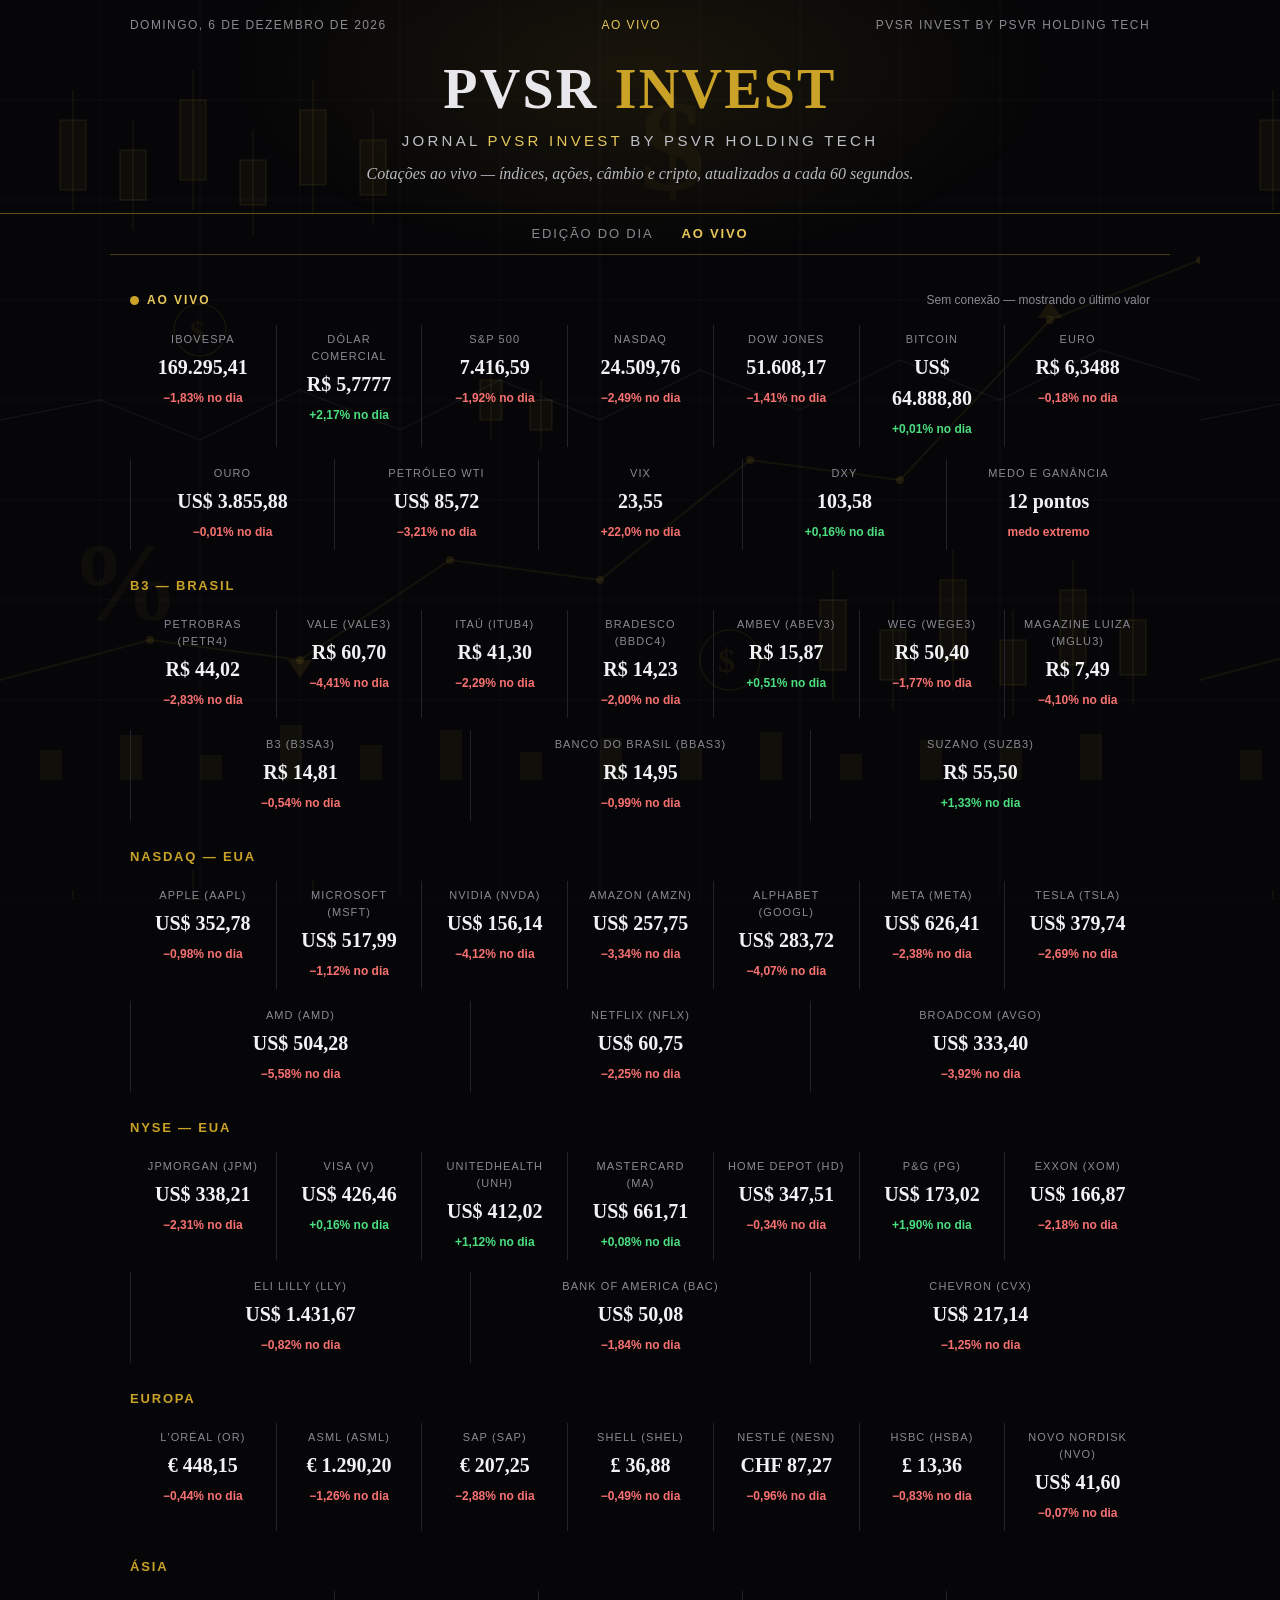
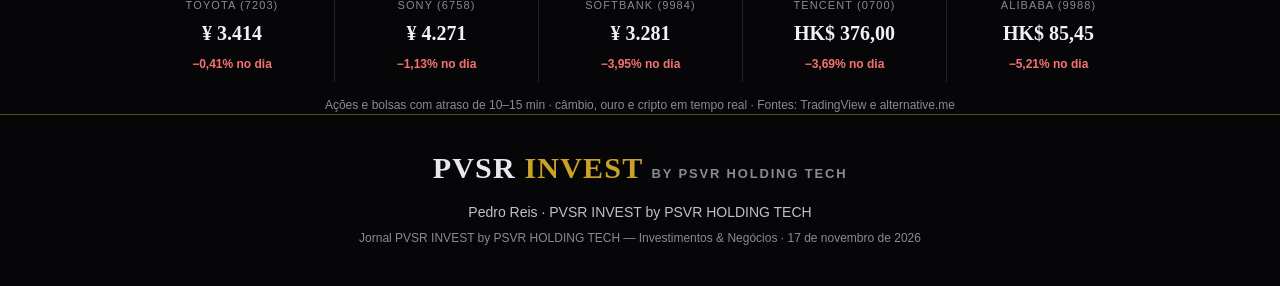
==== ao-vivo.html @ b58c9e09 "Jornal v2.6: substituir index.html, app.js e style.css; adicionar ao-vivo.html" ====
<!DOCTYPE html>
<html lang="pt-BR">
<head>
<meta charset="UTF-8">
<meta name="viewport" content="width=device-width, initial-scale=1.0">
<title>Ao vivo — Jornal PVSR INVEST by PSVR HOLDING TECH</title>
<meta name="description" content="Cotações ao vivo do Jornal PVSR INVEST: Ibovespa, dólar, bolsas americanas, ações da B3, Nasdaq, NYSE, Europa e Ásia, Bitcoin, ouro e petróleo. Conteúdo informativo e educacional.">
<link rel="stylesheet" href="style.css">
</head>
<body>

<header class="masthead">
  <div class="masthead-top">
    <span id="masthead-date">Terça-feira, 17 de novembro de 2026</span>
    <span class="masthead-ed">Ao vivo</span>
    <span>PVSR INVEST by PSVR HOLDING TECH</span>
  </div>
  <div class="masthead-title">
    <div class="monogram"><span class="mono-pvsr">PVSR</span> <span class="mono-invest">INVEST</span></div>
    <div class="masthead-sub">Jornal <span class="gold">PVSR INVEST</span> by PSVR HOLDING TECH</div>
    <div class="masthead-tag">Cotações ao vivo — índices, ações, câmbio e cripto, atualizados a cada 60 segundos.</div>
  </div>
</header>

<nav class="sitenav" aria-label="Navegação do jornal">
  <a href="index.html">Edição do dia</a>
  <a href="ao-vivo.html" class="active">Ao vivo</a>
</nav>

<section class="live" aria-label="Painel ao vivo">
  <div class="live-head">
    <span class="live-badge"><span class="live-dot"></span> AO VIVO</span>
    <span class="live-updated" id="live-updated">Fechamento de 16/11/2026 (edição nº 09)</span>
  </div>
  <div class="ticker-strip live-strip">
    <div class="tick"><span class="tick-name">Ibovespa</span><span class="tick-val" id="live-ibov">169.295,41</span><span class="tick-var down" id="live-ibov-var">−1,83% no dia</span></div>
    <div class="tick"><span class="tick-name">Dólar comercial</span><span class="tick-val" id="live-usd">R$ 5,7777</span><span class="tick-var up" id="live-usd-var">+2,17% no dia</span></div>
    <div class="tick"><span class="tick-name">S&amp;P 500</span><span class="tick-val" id="live-spx">7.416,59</span><span class="tick-var down" id="live-spx-var">−1,92% no dia</span></div>
    <div class="tick"><span class="tick-name">Nasdaq</span><span class="tick-val" id="live-ixic">24.509,76</span><span class="tick-var down" id="live-ixic-var">−2,49% no dia</span></div>
    <div class="tick"><span class="tick-name">Dow Jones</span><span class="tick-val" id="live-dji">51.608,17</span><span class="tick-var down" id="live-dji-var">−1,41% no dia</span></div>
    <div class="tick"><span class="tick-name">Bitcoin</span><span class="tick-val" id="live-btc">US$ 64.888,80</span><span class="tick-var up" id="live-btc-var">+0,01% no dia</span></div>
    <div class="tick"><span class="tick-name">Euro</span><span class="tick-val" id="live-eur">R$ 6,3488</span><span class="tick-var down" id="live-eur-var">−0,18% no dia</span></div>
    <div class="tick"><span class="tick-name">Ouro</span><span class="tick-val" id="live-gold">US$ 3.855,88</span><span class="tick-var down" id="live-gold-var">−0,01% no dia</span></div>
    <div class="tick"><span class="tick-name">Petróleo WTI</span><span class="tick-val" id="live-wti">US$ 85,72</span><span class="tick-var down" id="live-wti-var">−3,21% no dia</span></div>
    <div class="tick"><span class="tick-name">VIX</span><span class="tick-val" id="live-vix">23,55</span><span class="tick-var down" id="live-vix-var">+22,0% no dia</span></div>
    <div class="tick"><span class="tick-name">DXY</span><span class="tick-val" id="live-dxy">103,58</span><span class="tick-var up" id="live-dxy-var">+0,16% no dia</span></div>
    <div class="tick"><span class="tick-name">Medo e ganância</span><span class="tick-val" id="live-fng">12 pontos</span><span class="tick-var down" id="live-fng-var">medo extremo</span></div>
  </div>
  <h3 class="live-group">B3 — Brasil</h3>
  <div class="ticker-strip live-strip">
    <div class="tick"><span class="tick-name">Petrobras (PETR4)</span><span class="tick-val" id="live-petr4">R$ 44,02</span><span class="tick-var down" id="live-petr4-var">−2,83% no dia</span></div>
    <div class="tick"><span class="tick-name">Vale (VALE3)</span><span class="tick-val" id="live-vale3">R$ 60,70</span><span class="tick-var down" id="live-vale3-var">−4,41% no dia</span></div>
    <div class="tick"><span class="tick-name">Itaú (ITUB4)</span><span class="tick-val" id="live-itub4">R$ 41,30</span><span class="tick-var down" id="live-itub4-var">−2,29% no dia</span></div>
    <div class="tick"><span class="tick-name">Bradesco (BBDC4)</span><span class="tick-val" id="live-bbdc4">R$ 14,23</span><span class="tick-var down" id="live-bbdc4-var">−2,00% no dia</span></div>
    <div class="tick"><span class="tick-name">Ambev (ABEV3)</span><span class="tick-val" id="live-abev3">R$ 15,87</span><span class="tick-var up" id="live-abev3-var">+0,51% no dia</span></div>
    <div class="tick"><span class="tick-name">Weg (WEGE3)</span><span class="tick-val" id="live-wege3">R$ 50,40</span><span class="tick-var down" id="live-wege3-var">−1,77% no dia</span></div>
    <div class="tick"><span class="tick-name">Magazine Luiza (MGLU3)</span><span class="tick-val" id="live-mglu3">R$ 7,49</span><span class="tick-var down" id="live-mglu3-var">−4,10% no dia</span></div>
    <div class="tick"><span class="tick-name">B3 (B3SA3)</span><span class="tick-val" id="live-b3sa3">R$ 14,81</span><span class="tick-var down" id="live-b3sa3-var">−0,54% no dia</span></div>
    <div class="tick"><span class="tick-name">Banco do Brasil (BBAS3)</span><span class="tick-val" id="live-bbas3">R$ 14,95</span><span class="tick-var down" id="live-bbas3-var">−0,99% no dia</span></div>
    <div class="tick"><span class="tick-name">Suzano (SUZB3)</span><span class="tick-val" id="live-suzb3">R$ 55,50</span><span class="tick-var up" id="live-suzb3-var">+1,33% no dia</span></div>
  </div>
  <h3 class="live-group">Nasdaq — EUA</h3>
  <div class="ticker-strip live-strip">
    <div class="tick"><span class="tick-name">Apple (AAPL)</span><span class="tick-val" id="live-aapl">US$ 352,78</span><span class="tick-var down" id="live-aapl-var">−0,98% no dia</span></div>
    <div class="tick"><span class="tick-name">Microsoft (MSFT)</span><span class="tick-val" id="live-msft">US$ 517,99</span><span class="tick-var down" id="live-msft-var">−1,12% no dia</span></div>
    <div class="tick"><span class="tick-name">Nvidia (NVDA)</span><span class="tick-val" id="live-nvda">US$ 156,14</span><span class="tick-var down" id="live-nvda-var">−4,12% no dia</span></div>
    <div class="tick"><span class="tick-name">Amazon (AMZN)</span><span class="tick-val" id="live-amzn">US$ 257,75</span><span class="tick-var down" id="live-amzn-var">−3,34% no dia</span></div>
    <div class="tick"><span class="tick-name">Alphabet (GOOGL)</span><span class="tick-val" id="live-googl">US$ 283,72</span><span class="tick-var down" id="live-googl-var">−4,07% no dia</span></div>
    <div class="tick"><span class="tick-name">Meta (META)</span><span class="tick-val" id="live-meta">US$ 626,41</span><span class="tick-var down" id="live-meta-var">−2,38% no dia</span></div>
    <div class="tick"><span class="tick-name">Tesla (TSLA)</span><span class="tick-val" id="live-tsla">US$ 379,74</span><span class="tick-var down" id="live-tsla-var">−2,69% no dia</span></div>
    <div class="tick"><span class="tick-name">AMD (AMD)</span><span class="tick-val" id="live-amd">US$ 504,28</span><span class="tick-var down" id="live-amd-var">−5,58% no dia</span></div>
    <div class="tick"><span class="tick-name">Netflix (NFLX)</span><span class="tick-val" id="live-nflx">US$ 60,75</span><span class="tick-var down" id="live-nflx-var">−2,25% no dia</span></div>
    <div class="tick"><span class="tick-name">Broadcom (AVGO)</span><span class="tick-val" id="live-avgo">US$ 333,40</span><span class="tick-var down" id="live-avgo-var">−3,92% no dia</span></div>
  </div>
  <h3 class="live-group">NYSE — EUA</h3>
  <div class="ticker-strip live-strip">
    <div class="tick"><span class="tick-name">JPMorgan (JPM)</span><span class="tick-val" id="live-jpm">US$ 338,21</span><span class="tick-var down" id="live-jpm-var">−2,31% no dia</span></div>
    <div class="tick"><span class="tick-name">Visa (V)</span><span class="tick-val" id="live-v">US$ 426,46</span><span class="tick-var up" id="live-v-var">+0,16% no dia</span></div>
    <div class="tick"><span class="tick-name">UnitedHealth (UNH)</span><span class="tick-val" id="live-unh">US$ 412,02</span><span class="tick-var up" id="live-unh-var">+1,12% no dia</span></div>
    <div class="tick"><span class="tick-name">Mastercard (MA)</span><span class="tick-val" id="live-ma">US$ 661,71</span><span class="tick-var up" id="live-ma-var">+0,08% no dia</span></div>
    <div class="tick"><span class="tick-name">Home Depot (HD)</span><span class="tick-val" id="live-hd">US$ 347,51</span><span class="tick-var down" id="live-hd-var">−0,34% no dia</span></div>
    <div class="tick"><span class="tick-name">P&amp;G (PG)</span><span class="tick-val" id="live-pg">US$ 173,02</span><span class="tick-var up" id="live-pg-var">+1,90% no dia</span></div>
    <div class="tick"><span class="tick-name">Exxon (XOM)</span><span class="tick-val" id="live-xom">US$ 166,87</span><span class="tick-var down" id="live-xom-var">−2,18% no dia</span></div>
    <div class="tick"><span class="tick-name">Eli Lilly (LLY)</span><span class="tick-val" id="live-lly">US$ 1.431,67</span><span class="tick-var down" id="live-lly-var">−0,82% no dia</span></div>
    <div class="tick"><span class="tick-name">Bank of America (BAC)</span><span class="tick-val" id="live-bac">US$ 50,08</span><span class="tick-var down" id="live-bac-var">−1,84% no dia</span></div>
    <div class="tick"><span class="tick-name">Chevron (CVX)</span><span class="tick-val" id="live-cvx">US$ 217,14</span><span class="tick-var down" id="live-cvx-var">−1,25% no dia</span></div>
  </div>
  <h3 class="live-group">Europa</h3>
  <div class="ticker-strip live-strip">
    <div class="tick"><span class="tick-name">L'Oréal (OR)</span><span class="tick-val" id="live-or">€ 448,15</span><span class="tick-var down" id="live-or-var">−0,44% no dia</span></div>
    <div class="tick"><span class="tick-name">ASML (ASML)</span><span class="tick-val" id="live-asml">€ 1.290,20</span><span class="tick-var down" id="live-asml-var">−1,26% no dia</span></div>
    <div class="tick"><span class="tick-name">SAP (SAP)</span><span class="tick-val" id="live-sap">€ 207,25</span><span class="tick-var down" id="live-sap-var">−2,88% no dia</span></div>
    <div class="tick"><span class="tick-name">Shell (SHEL)</span><span class="tick-val" id="live-shel">£ 36,88</span><span class="tick-var down" id="live-shel-var">−0,49% no dia</span></div>
    <div class="tick"><span class="tick-name">Nestlé (NESN)</span><span class="tick-val" id="live-nesn">CHF 87,27</span><span class="tick-var down" id="live-nesn-var">−0,96% no dia</span></div>
    <div class="tick"><span class="tick-name">HSBC (HSBA)</span><span class="tick-val" id="live-hsba">£ 13,36</span><span class="tick-var down" id="live-hsba-var">−0,83% no dia</span></div>
    <div class="tick"><span class="tick-name">Novo Nordisk (NVO)</span><span class="tick-val" id="live-nvo">US$ 41,60</span><span class="tick-var down" id="live-nvo-var">−0,07% no dia</span></div>
  </div>
  <h3 class="live-group">Ásia</h3>
  <div class="ticker-strip live-strip">
    <div class="tick"><span class="tick-name">Toyota (7203)</span><span class="tick-val" id="live-toyota">¥ 3.414</span><span class="tick-var down" id="live-toyota-var">−0,41% no dia</span></div>
    <div class="tick"><span class="tick-name">Sony (6758)</span><span class="tick-val" id="live-sony">¥ 4.271</span><span class="tick-var down" id="live-sony-var">−1,13% no dia</span></div>
    <div class="tick"><span class="tick-name">SoftBank (9984)</span><span class="tick-val" id="live-softbank">¥ 3.281</span><span class="tick-var down" id="live-softbank-var">−3,95% no dia</span></div>
    <div class="tick"><span class="tick-name">Tencent (0700)</span><span class="tick-val" id="live-tencent">HK$ 376,00</span><span class="tick-var down" id="live-tencent-var">−3,69% no dia</span></div>
    <div class="tick"><span class="tick-name">Alibaba (9988)</span><span class="tick-val" id="live-baba">HK$ 85,45</span><span class="tick-var down" id="live-baba-var">−5,21% no dia</span></div>
  </div>
  <div class="live-note">Ações e bolsas com atraso de 10–15 min · câmbio, ouro e cripto em tempo real · Fontes: TradingView e alternative.me</div>
</section>

<footer>
  <div class="footer-mono"><span class="mono-pvsr">PVSR</span> <span class="mono-invest">INVEST</span> <span class="footer-by">by PSVR Holding Tech</span></div>
  <div class="footer-credit">Pedro Reis · PVSR INVEST by PSVR HOLDING TECH</div>
  <div class="footer-note">Jornal PVSR INVEST by PSVR HOLDING TECH — Investimentos &amp; Negócios · 17 de novembro de 2026</div>
</footer>

<script src="app.js"></script>
</body>
</html>
---- style.css ----
/* Jornal PVSR INVEST by PVSR HOLDING TECH — v2: limpo, com desenhos de investimento no fundo */
:root{
  --bg:#060608;
  --line:#232329;
  --hairline:#1c1c22;
  --silver:#c0c0c8;
  --silver-dim:#8a8a94;
  --gold:#c9a227;
  --gold-bright:#e8c85a;
  --gold-faint:rgba(201,162,39,.45);
  --text:#f2f2f4;
  --text-dim:#b9b9c0;
  --green:#4ade80;
  --red:#f87171;
}
*{box-sizing:border-box}
html{scroll-behavior:smooth}
body{
  margin:0;
  background:var(--bg);
  color:var(--text);
  font-family:Georgia,'Times New Roman',serif;
  line-height:1.55;
  overflow-x:hidden;
}
/* Fundo de investimento: grade de gráfico + candlesticks + linha subindo, bem apagado */
body::before{
  content:"";
  position:fixed;
  inset:0;
  z-index:0;
  pointer-events:none;
  background-image:url("data:image/svg+xml,%3Csvg xmlns='http://www.w3.org/2000/svg' width='1200' height='800' viewBox='0 0 1200 800'%3E%3Cg stroke='%238a8a94' stroke-opacity='0.05' stroke-width='1'%3E%3Cpath d='M0 100H1200M0 200H1200M0 300H1200M0 400H1200M0 500H1200M0 600H1200M0 700H1200M100 0V800M200 0V800M300 0V800M400 0V800M500 0V800M600 0V800M700 0V800M800 0V800M900 0V800M1000 0V800M1100 0V800'/%3E%3C/g%3E%3Cg fill='%23c9a227' fill-opacity='0.05' stroke='%23c9a227' stroke-opacity='0.08' stroke-width='1.5'%3E%3Crect x='60' y='120' width='26' height='70'/%3E%3Cpath d='M73 90V210'/%3E%3Crect x='120' y='150' width='26' height='50'/%3E%3Cpath d='M133 120V230'/%3E%3Crect x='180' y='100' width='26' height='80'/%3E%3Cpath d='M193 70V210'/%3E%3Crect x='240' y='160' width='26' height='45'/%3E%3Cpath d='M253 130V235'/%3E%3Crect x='300' y='110' width='26' height='75'/%3E%3Cpath d='M313 80V215'/%3E%3Crect x='360' y='140' width='26' height='55'/%3E%3Cpath d='M373 110V225'/%3E%3Crect x='480' y='380' width='22' height='40'/%3E%3Cpath d='M491 360V440'/%3E%3Crect x='530' y='400' width='22' height='30'/%3E%3Cpath d='M541 380V450'/%3E%3Crect x='820' y='600' width='26' height='70'/%3E%3Cpath d='M833 570V700'/%3E%3Crect x='880' y='630' width='26' height='50'/%3E%3Cpath d='M893 600V710'/%3E%3Crect x='940' y='580' width='26' height='80'/%3E%3Cpath d='M953 550V690'/%3E%3Crect x='1000' y='640' width='26' height='45'/%3E%3Cpath d='M1013 610V715'/%3E%3Crect x='1060' y='590' width='26' height='75'/%3E%3Cpath d='M1073 560V695'/%3E%3Crect x='1120' y='620' width='26' height='55'/%3E%3Cpath d='M1133 590V705'/%3E%3C/g%3E%3Cpath d='M0 680 L150 640 L300 660 L450 560 L600 580 L750 460 L900 480 L1050 320 L1200 260' fill='none' stroke='%23c9a227' stroke-opacity='0.08' stroke-width='2'/%3E%3Cg fill='%23c9a227' fill-opacity='0.12'%3E%3Ccircle cx='150' cy='640' r='4'/%3E%3Ccircle cx='300' cy='660' r='4'/%3E%3Ccircle cx='450' cy='560' r='4'/%3E%3Ccircle cx='600' cy='580' r='4'/%3E%3Ccircle cx='750' cy='460' r='4'/%3E%3Ccircle cx='900' cy='480' r='4'/%3E%3Ccircle cx='1050' cy='320' r='4'/%3E%3Ccircle cx='1200' cy='260' r='4'/%3E%3C/g%3E%3Cpath d='M0 420 L100 400 L200 440 L300 390 L400 430 L500 380 L600 420 L700 370 L800 410 L900 360 L1000 400 L1100 350 L1200 380' fill='none' stroke='%23c0c0c8' stroke-opacity='0.06' stroke-width='1.5'/%3E%3Cg fill='%23c9a227' fill-opacity='0.06'%3E%3Crect x='40' y='750' width='22' height='30'/%3E%3Crect x='120' y='735' width='22' height='45'/%3E%3Crect x='200' y='755' width='22' height='25'/%3E%3Crect x='280' y='725' width='22' height='55'/%3E%3Crect x='360' y='745' width='22' height='35'/%3E%3Crect x='440' y='730' width='22' height='50'/%3E%3Crect x='520' y='752' width='22' height='28'/%3E%3Crect x='600' y='738' width='22' height='42'/%3E%3Crect x='680' y='748' width='22' height='32'/%3E%3Crect x='760' y='732' width='22' height='48'/%3E%3Crect x='840' y='754' width='22' height='26'/%3E%3Crect x='920' y='740' width='22' height='40'/%3E%3Crect x='1000' y='746' width='22' height='34'/%3E%3Crect x='1080' y='734' width='22' height='46'/%3E%3C/g%3E%3Ctext x='640' y='190' font-family='Georgia,serif' font-size='130' font-weight='700' fill='%23c9a227' fill-opacity='0.05'%3E$%3C/text%3E%3Ctext x='70' y='620' font-family='Georgia,serif' font-size='110' font-weight='700' fill='%23c9a227' fill-opacity='0.05'%3E%25%3C/text%3E%3Cg stroke='%23c9a227' stroke-opacity='0.08' stroke-width='1.5' fill='none'%3E%3Ccircle cx='730' cy='660' r='30'/%3E%3Ccircle cx='200' cy='330' r='26'/%3E%3C/g%3E%3Ctext x='718' y='672' font-family='Georgia,serif' font-size='34' font-weight='700' fill='%23c9a227' fill-opacity='0.08'%3E$%3C/text%3E%3Ctext x='190' y='341' font-family='Georgia,serif' font-size='30' font-weight='700' fill='%23c9a227' fill-opacity='0.08'%3E$%3C/text%3E%3Cg fill='%23c9a227' fill-opacity='0.10'%3E%3Cpath d='M1050 300 L1062 318 L1038 318 Z'/%3E%3Cpath d='M300 678 L312 660 L288 660 Z'/%3E%3C/g%3E%3C/svg%3E");
  background-size:1200px 800px;
  background-repeat:repeat;
}
header,section,main,footer{position:relative;z-index:1}
a{color:var(--gold-bright)}
button{font-family:inherit;cursor:pointer}

/* Masthead */
.masthead{border-bottom:1px solid var(--gold-faint);padding:0 0 22px}
.masthead::before{
  content:"";
  position:absolute;
  left:50%;top:-140px;
  width:900px;height:420px;
  transform:translateX(-50%);
  background:radial-gradient(ellipse at center,rgba(201,162,39,.10),transparent 65%);
  pointer-events:none;
}
.masthead-top{
  display:flex;justify-content:space-between;gap:12px;flex-wrap:wrap;
  max-width:1060px;margin:0 auto;padding:16px 20px 0;
  font-family:Arial,Helvetica,sans-serif;font-size:12px;letter-spacing:.12em;
  text-transform:uppercase;color:var(--silver-dim);
}
.masthead-ed{color:var(--gold-bright)}
.masthead-title{text-align:center;padding:26px 20px 4px;position:relative}
.monogram{font-family:Georgia,serif;font-weight:700;font-size:56px;letter-spacing:.04em;line-height:1}
.mono-pvsr{color:#e8e8ec}
.mono-invest{color:var(--gold)}
.masthead-sub{
  margin-top:12px;font-family:Arial,Helvetica,sans-serif;font-size:15px;
  letter-spacing:.22em;text-transform:uppercase;color:var(--silver);
}
.masthead-sub .gold{color:var(--gold-bright)}
.masthead-tag{margin-top:10px;font-style:italic;color:var(--text-dim);font-size:16px}

/* Ticker — faixa única, sem caixinhas */
.ticker{max-width:1060px;margin:26px auto 0;padding:0 20px}
.ticker-head{
  font-family:Arial,Helvetica,sans-serif;font-size:12px;letter-spacing:.14em;
  text-transform:uppercase;color:var(--silver-dim);margin-bottom:10px;text-align:center;
}
.ticker-strip{
  display:flex;flex-wrap:wrap;justify-content:center;
  padding:6px 0 2px;row-gap:12px;
}
.tick-var.neutral{color:var(--silver-dim)}
.tick{flex:1 1 140px;min-width:130px;text-align:center;padding:6px 14px}
.tick + .tick{border-left:1px solid var(--line)}
.tick-name{display:block;font-family:Arial,Helvetica,sans-serif;font-size:11px;letter-spacing:.1em;text-transform:uppercase;color:var(--silver-dim)}
.tick-val{display:block;font-size:20px;font-weight:700;color:var(--text);margin:4px 0 2px}
.tick-var{font-family:Arial,Helvetica,sans-serif;font-size:12px;font-weight:700}
.tick-var.up{color:var(--green)}
.tick-var.down{color:var(--red)}

/* Layout */
main{max-width:1060px;margin:0 auto;padding:0 20px 40px}
h1{font-size:44px;line-height:1.15;margin:10px 0 14px}
h2{font-size:26px;line-height:1.2;margin:0 0 10px}

/* Hero — único destaque grande */
.hero{padding:44px 0 10px}
.hero-kicker{
  font-family:Arial,Helvetica,sans-serif;font-size:12px;letter-spacing:.16em;
  text-transform:uppercase;color:var(--gold-bright);
}
.hero-text{font-size:19px;color:var(--text-dim);max-width:820px}
.hero-meta{margin-top:14px;font-family:Arial,Helvetica,sans-serif;font-size:13px;color:var(--silver-dim)}
.hero-actions{display:flex;gap:12px;flex-wrap:wrap;margin-top:18px}

/* Buttons */
.btn{
  display:inline-block;padding:12px 22px;border-radius:2px;text-decoration:none;
  font-family:Arial,Helvetica,sans-serif;font-size:15px;font-weight:700;
  letter-spacing:.03em;border:1px solid transparent;
}
.btn-gold{background:var(--gold);color:#111;border-color:var(--gold)}
.btn-gold:hover{background:var(--gold-bright)}
.btn-outline{background:transparent;color:var(--gold-bright);border-color:var(--gold)}
.btn-outline:hover{background:#1c1a10}
.btn-small{padding:9px 16px;font-size:14px}

/* Educação — faixa fina com acento dourado na lateral */
.educacao{
  margin-top:48px;
  padding:6px 0 6px 24px;
  border-left:3px solid var(--gold);
}
.educacao-badge{
  display:inline-block;font-family:Arial,Helvetica,sans-serif;font-size:12px;
  letter-spacing:.18em;text-transform:uppercase;color:#111;
  background:var(--gold);padding:5px 12px;font-weight:700;margin-bottom:12px;
}
.educacao p{color:var(--text-dim);font-size:17px;max-width:860px}
.educacao p strong{color:var(--text)}
.educacao-meta{font-family:Arial,Helvetica,sans-serif;font-size:13px;color:var(--silver-dim);margin-top:10px}

/* Reader */
.reader{margin-top:48px;border:1px solid var(--line)}
.reader-bar{
  display:flex;justify-content:space-between;align-items:center;gap:12px;flex-wrap:wrap;
  background:#101014;padding:12px 16px;border-bottom:1px solid var(--line);
}
.reader-title{font-family:Arial,Helvetica,sans-serif;font-size:15px;font-weight:700;color:var(--gold-bright)}
.reader-actions{display:flex;gap:10px}
.reader iframe{
  display:block;width:100%;height:78vh;min-height:520px;border:0;background:#111;
}

/* Arquivo — lista, não grade de cards */
.arquivo{margin-top:52px}
.arquivo-sub{color:var(--text-dim);margin:0 0 8px}
.lista{display:flex;flex-direction:column}
.row{
  display:grid;grid-template-columns:190px 1fr auto;gap:20px;align-items:center;
  padding:20px 0;border-top:1px solid var(--hairline);
}
.row:last-child{border-bottom:1px solid var(--hairline)}
.row-extra .row-num{color:var(--gold-bright)}
.row-num{
  font-family:Arial,Helvetica,sans-serif;font-size:12px;letter-spacing:.14em;
  text-transform:uppercase;color:var(--gold-bright);font-weight:700;
}
.row-date{font-family:Arial,Helvetica,sans-serif;font-size:13px;color:var(--silver-dim);margin-top:4px}
.row h3{font-size:19px;line-height:1.35;margin:0 0 6px;font-weight:700}
.row-meta{font-family:Arial,Helvetica,sans-serif;font-size:13px;color:var(--silver-dim)}
.row-actions{display:flex;gap:10px;flex-wrap:wrap;justify-content:flex-end}

/* Sobre */
.sobre{margin-top:52px}
.sobre p{color:var(--text-dim);font-size:17px;max-width:860px}
.sobre p strong{color:var(--text)}
.aviso{
  font-family:Arial,Helvetica,sans-serif;font-size:14px;color:var(--silver-dim);
}

/* Footer */
footer{
  border-top:1px solid var(--gold-faint);padding:30px 20px 38px;text-align:center;
}
.footer-mono{font-weight:700;font-size:30px;letter-spacing:.04em}
.footer-by{font-family:Arial,Helvetica,sans-serif;font-size:13px;letter-spacing:.14em;text-transform:uppercase;color:var(--silver-dim)}
.footer-credit{margin-top:10px;font-family:Arial,Helvetica,sans-serif;font-size:14px;color:var(--silver)}
.footer-note{margin-top:6px;font-family:Arial,Helvetica,sans-serif;font-size:12px;color:var(--silver-dim)}

@media (max-width:900px){
  h1{font-size:32px}
  .monogram{font-size:42px}
  .row{grid-template-columns:1fr;gap:10px}
  .row-actions{justify-content:flex-start}
}
@media (max-width:600px){
  body::before{opacity:.55}
  h1{font-size:27px}
  .monogram{font-size:34px}
  .masthead-top{justify-content:center;text-align:center}
  .tick{flex:1 1 45%;min-width:0}
  .tick + .tick{border-left:0}
  .tick:nth-child(even){border-left:1px solid var(--line)}
  .reader iframe{height:70vh;min-height:440px}
  .educacao{padding-left:18px}
}

/* Ao vivo */
.live{max-width:1060px;margin:36px auto 0;padding:0 20px}
.live-head{display:flex;justify-content:space-between;align-items:center;gap:12px;flex-wrap:wrap;margin-bottom:10px}
.live-badge{
  font-family:Arial,Helvetica,sans-serif;font-size:12px;letter-spacing:.16em;
  text-transform:uppercase;color:var(--gold-bright);font-weight:700;
  display:flex;align-items:center;gap:8px;
}
.live-dot{
  width:9px;height:9px;border-radius:50%;background:var(--gold);display:inline-block;
  animation:pulse 1.6s infinite;
}
@keyframes pulse{
  0%,100%{opacity:1;box-shadow:0 0 0 0 rgba(201,162,39,.5)}
  50%{opacity:.55;box-shadow:0 0 0 5px rgba(201,162,39,0)}
}
.live-updated{font-family:Arial,Helvetica,sans-serif;font-size:12px;color:var(--silver-dim)}
.live-note{margin-top:12px;font-family:Arial,Helvetica,sans-serif;font-size:12px;color:var(--silver-dim);text-align:center}
.tick-val.flash{animation:tickflash 1.2s ease}
@keyframes tickflash{0%{color:var(--gold-bright)}100%{color:var(--text)}}

/* Ações ao vivo por bolsa */
.live-group{
  font-family:Arial,Helvetica,sans-serif;font-size:13px;letter-spacing:.14em;
  text-transform:uppercase;color:var(--gold);font-weight:700;margin:24px 0 8px;
}

/* Navegação entre Edição do dia e Ao vivo */
.sitenav{max-width:1060px;margin:0 auto;padding:10px 20px;display:flex;justify-content:center;gap:28px;border-bottom:1px solid rgba(201,162,39,.35)}
.sitenav a{font-family:Arial,Helvetica,sans-serif;font-size:13px;letter-spacing:.14em;text-transform:uppercase;color:var(--silver-dim);text-decoration:none}
.sitenav a:hover{color:var(--gold-bright)}
.sitenav a.active{color:var(--gold-bright);font-weight:700}
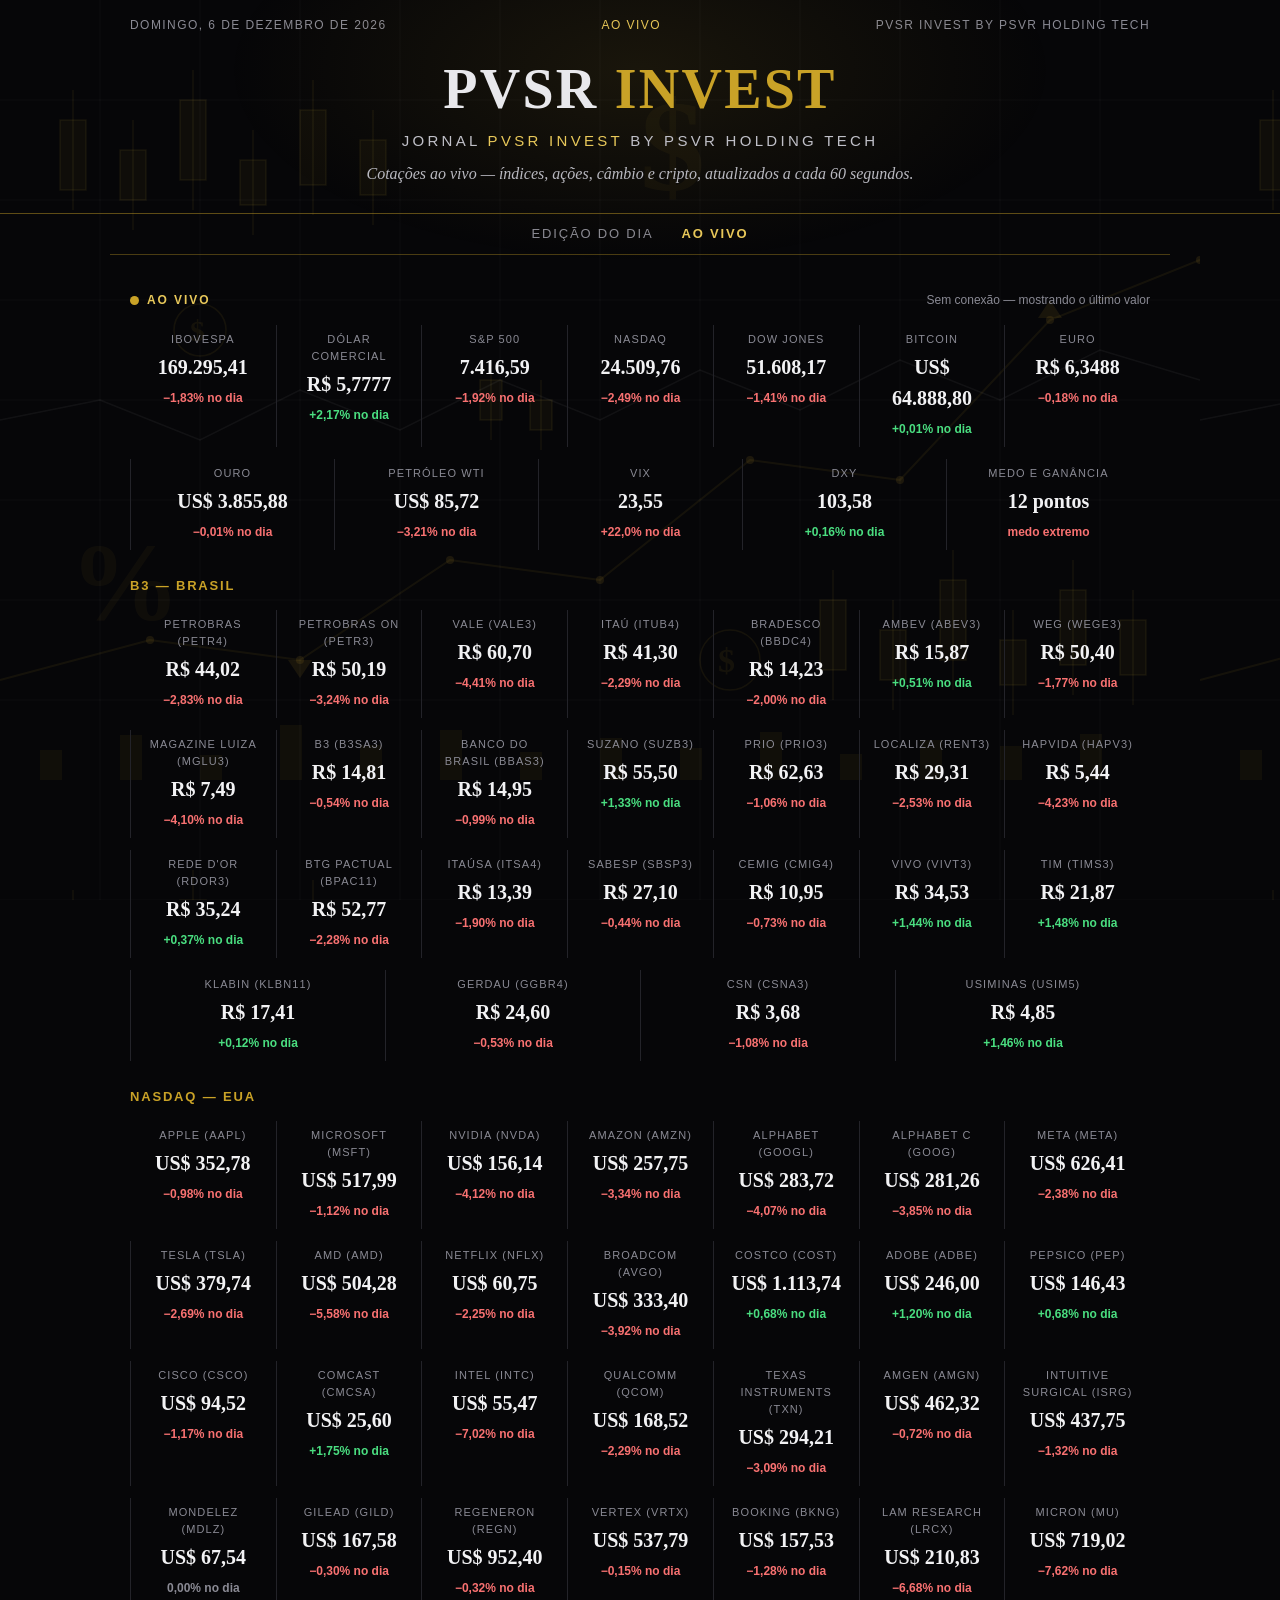
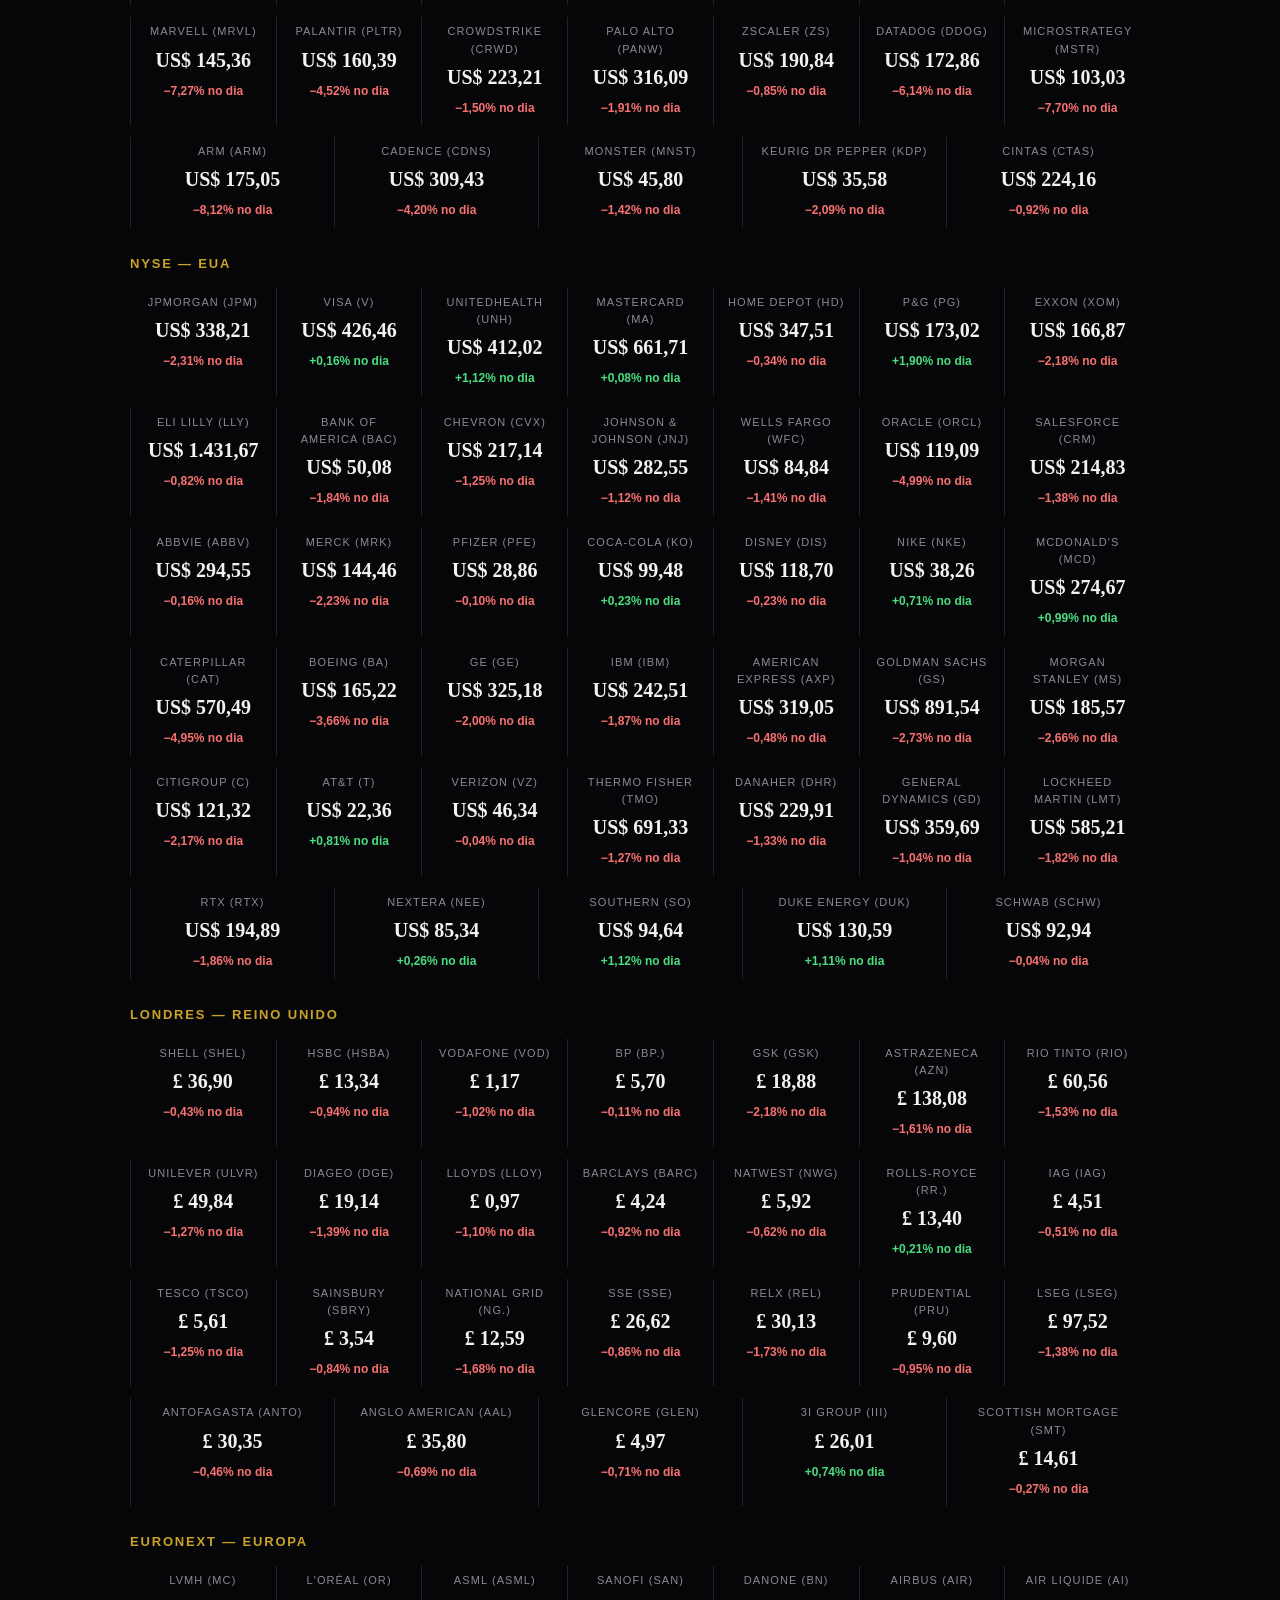
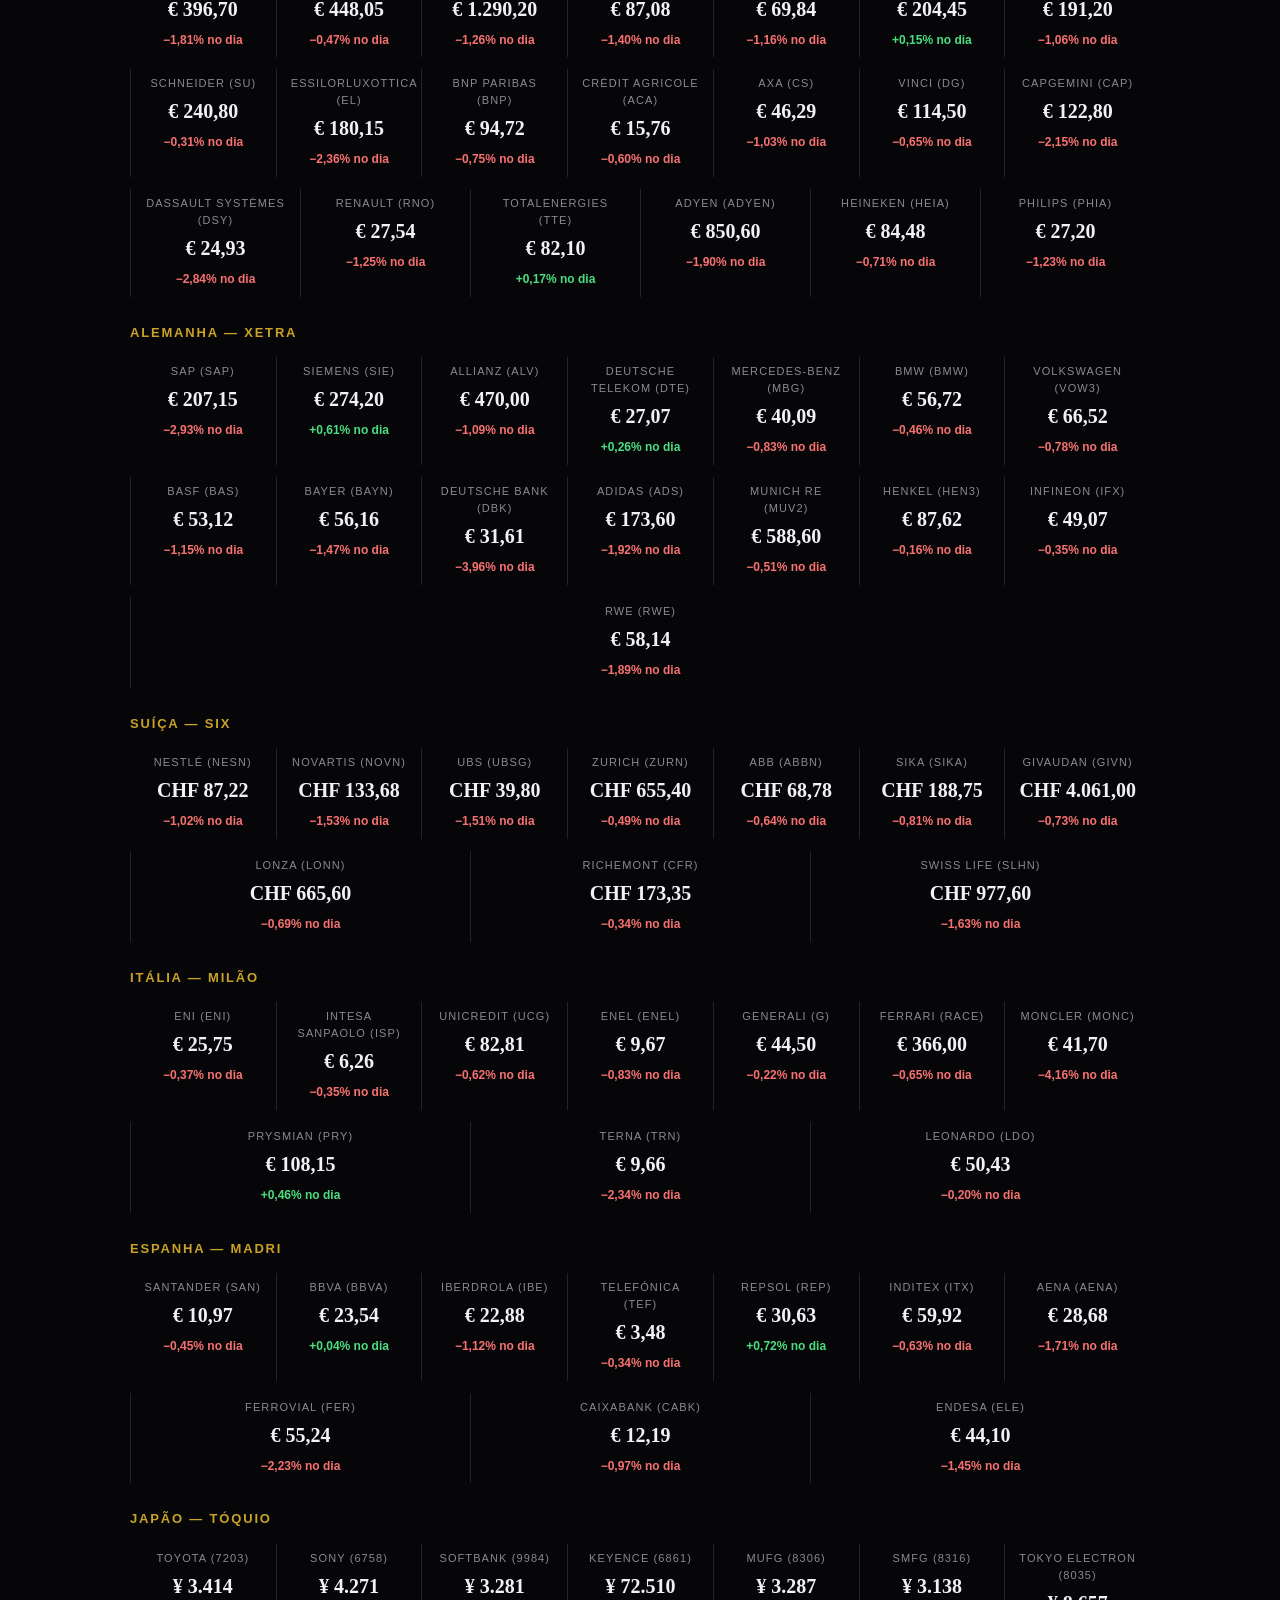
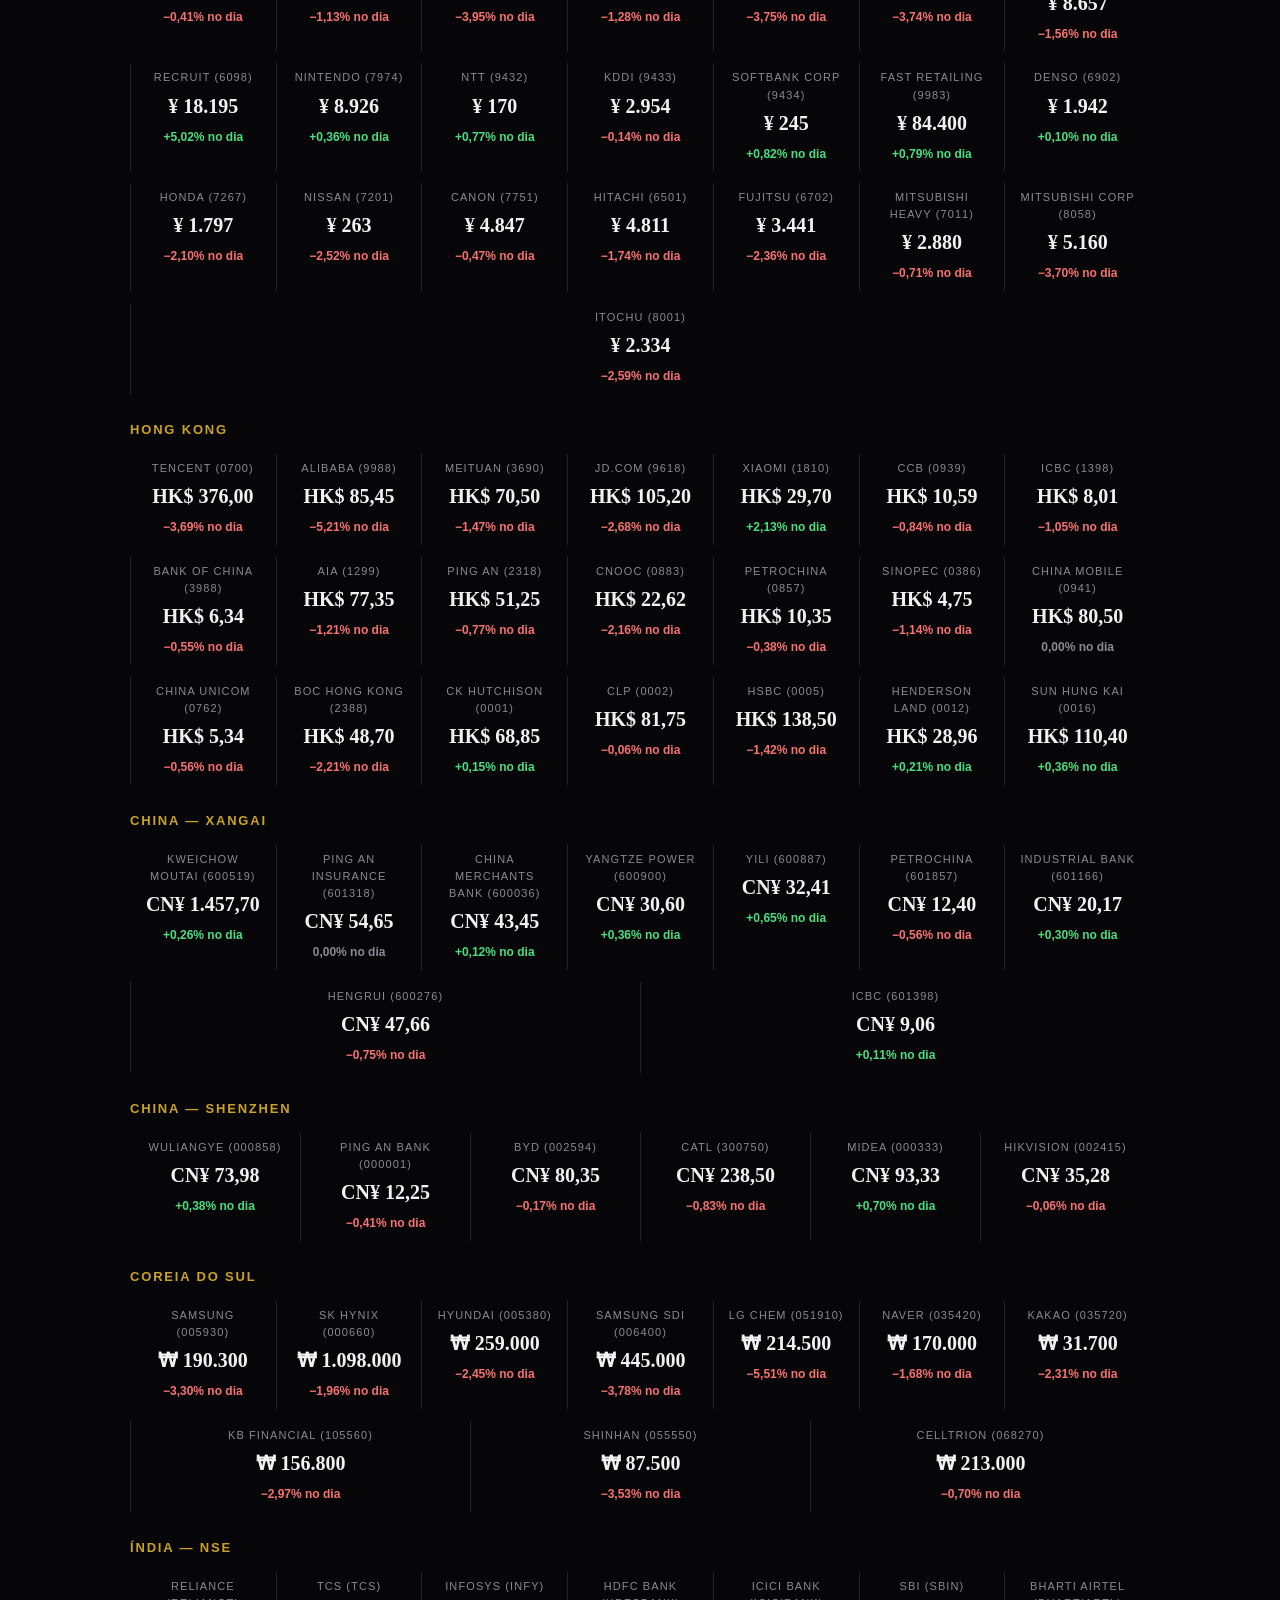
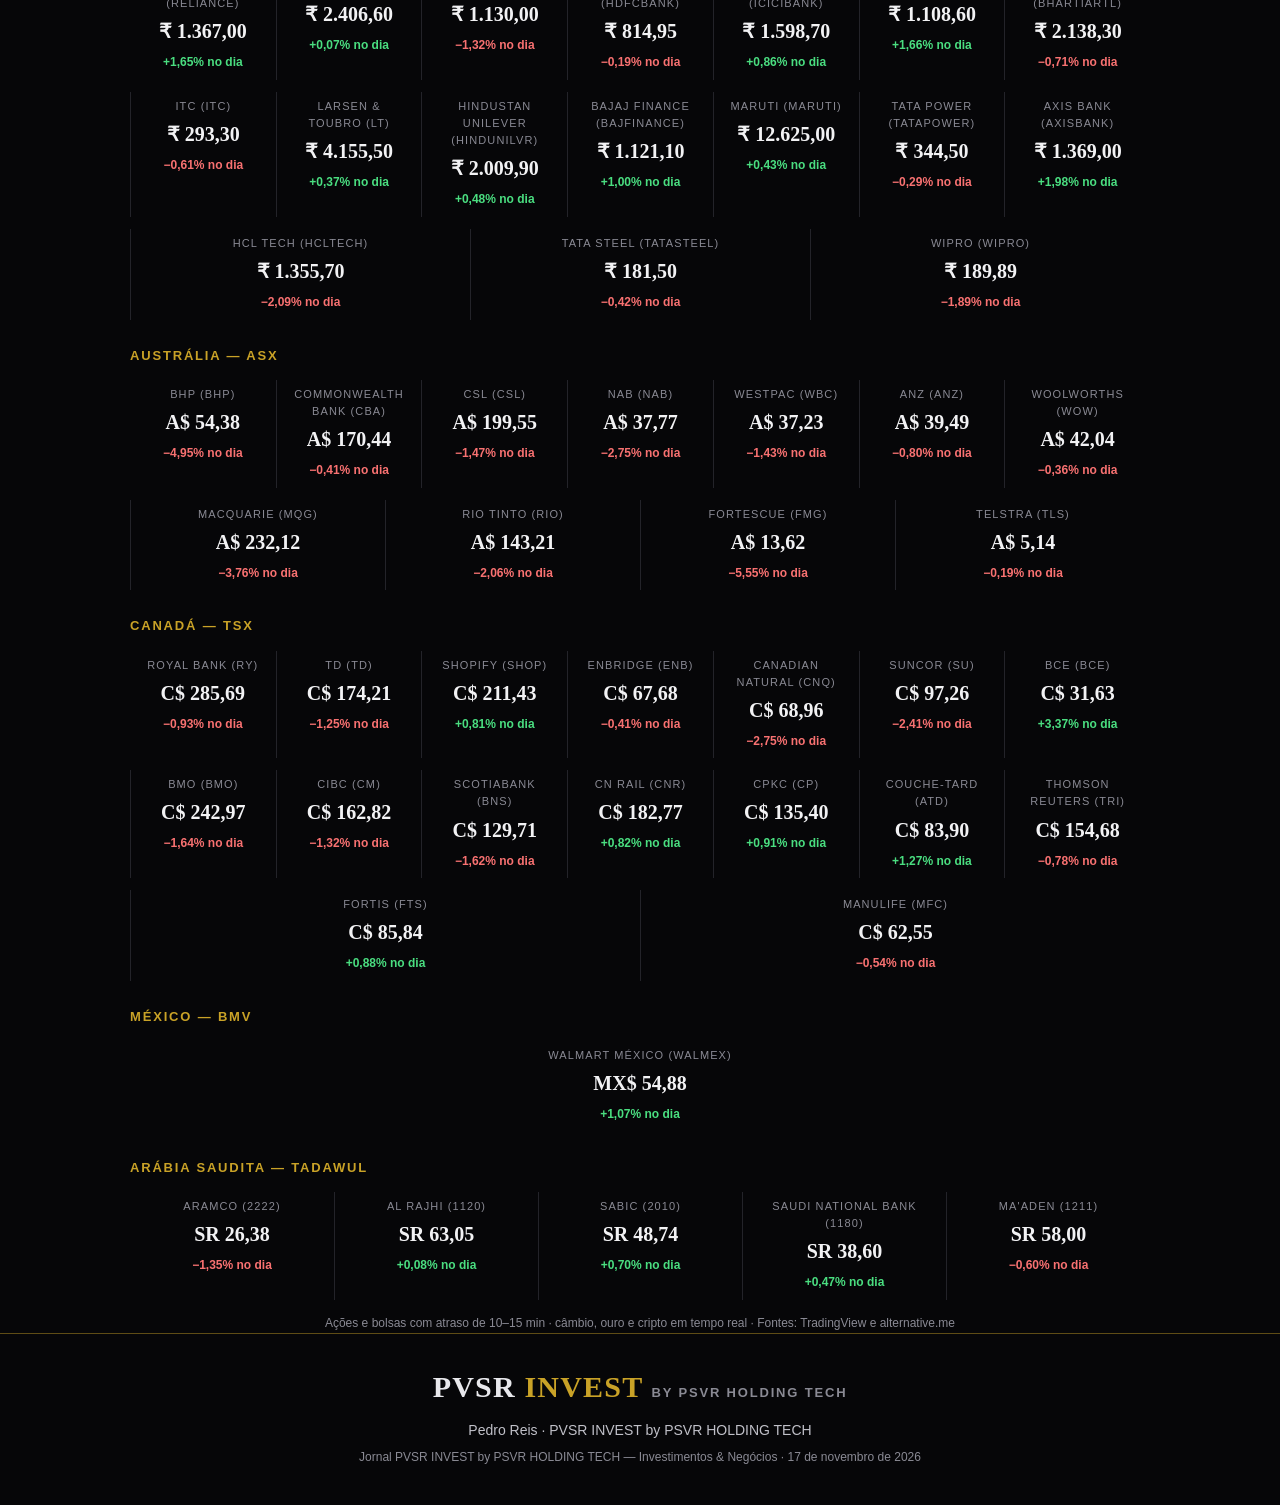
==== commit a66cc9d5: "Jornal v2.7: substituir ao-vivo.html e app.js" ====
--- a/ao-vivo.html
+++ b/ao-vivo.html
@@ -49,6 +49,7 @@
   <h3 class="live-group">B3 — Brasil</h3>
   <div class="ticker-strip live-strip">
     <div class="tick"><span class="tick-name">Petrobras (PETR4)</span><span class="tick-val" id="live-petr4">R$ 44,02</span><span class="tick-var down" id="live-petr4-var">−2,83% no dia</span></div>
+    <div class="tick"><span class="tick-name">Petrobras ON (PETR3)</span><span class="tick-val" id="live-petr3">R$ 50,19</span><span class="tick-var down" id="live-petr3-var">−3,24% no dia</span></div>
     <div class="tick"><span class="tick-name">Vale (VALE3)</span><span class="tick-val" id="live-vale3">R$ 60,70</span><span class="tick-var down" id="live-vale3-var">−4,41% no dia</span></div>
     <div class="tick"><span class="tick-name">Itaú (ITUB4)</span><span class="tick-val" id="live-itub4">R$ 41,30</span><span class="tick-var down" id="live-itub4-var">−2,29% no dia</span></div>
     <div class="tick"><span class="tick-name">Bradesco (BBDC4)</span><span class="tick-val" id="live-bbdc4">R$ 14,23</span><span class="tick-var down" id="live-bbdc4-var">−2,00% no dia</span></div>
@@ -58,6 +59,20 @@
     <div class="tick"><span class="tick-name">B3 (B3SA3)</span><span class="tick-val" id="live-b3sa3">R$ 14,81</span><span class="tick-var down" id="live-b3sa3-var">−0,54% no dia</span></div>
     <div class="tick"><span class="tick-name">Banco do Brasil (BBAS3)</span><span class="tick-val" id="live-bbas3">R$ 14,95</span><span class="tick-var down" id="live-bbas3-var">−0,99% no dia</span></div>
     <div class="tick"><span class="tick-name">Suzano (SUZB3)</span><span class="tick-val" id="live-suzb3">R$ 55,50</span><span class="tick-var up" id="live-suzb3-var">+1,33% no dia</span></div>
+    <div class="tick"><span class="tick-name">Prio (PRIO3)</span><span class="tick-val" id="live-prio3">R$ 62,63</span><span class="tick-var down" id="live-prio3-var">−1,06% no dia</span></div>
+    <div class="tick"><span class="tick-name">Localiza (RENT3)</span><span class="tick-val" id="live-rent3">R$ 29,31</span><span class="tick-var down" id="live-rent3-var">−2,53% no dia</span></div>
+    <div class="tick"><span class="tick-name">Hapvida (HAPV3)</span><span class="tick-val" id="live-hapv3">R$ 5,44</span><span class="tick-var down" id="live-hapv3-var">−4,23% no dia</span></div>
+    <div class="tick"><span class="tick-name">Rede D'Or (RDOR3)</span><span class="tick-val" id="live-rdor3">R$ 35,24</span><span class="tick-var up" id="live-rdor3-var">+0,37% no dia</span></div>
+    <div class="tick"><span class="tick-name">BTG Pactual (BPAC11)</span><span class="tick-val" id="live-bpac11">R$ 52,77</span><span class="tick-var down" id="live-bpac11-var">−2,28% no dia</span></div>
+    <div class="tick"><span class="tick-name">Itaúsa (ITSA4)</span><span class="tick-val" id="live-itsa4">R$ 13,39</span><span class="tick-var down" id="live-itsa4-var">−1,90% no dia</span></div>
+    <div class="tick"><span class="tick-name">Sabesp (SBSP3)</span><span class="tick-val" id="live-sbsp3">R$ 27,10</span><span class="tick-var down" id="live-sbsp3-var">−0,44% no dia</span></div>
+    <div class="tick"><span class="tick-name">Cemig (CMIG4)</span><span class="tick-val" id="live-cmig4">R$ 10,95</span><span class="tick-var down" id="live-cmig4-var">−0,73% no dia</span></div>
+    <div class="tick"><span class="tick-name">Vivo (VIVT3)</span><span class="tick-val" id="live-vivt3">R$ 34,53</span><span class="tick-var up" id="live-vivt3-var">+1,44% no dia</span></div>
+    <div class="tick"><span class="tick-name">Tim (TIMS3)</span><span class="tick-val" id="live-tims3">R$ 21,87</span><span class="tick-var up" id="live-tims3-var">+1,48% no dia</span></div>
+    <div class="tick"><span class="tick-name">Klabin (KLBN11)</span><span class="tick-val" id="live-klbn11">R$ 17,41</span><span class="tick-var up" id="live-klbn11-var">+0,12% no dia</span></div>
+    <div class="tick"><span class="tick-name">Gerdau (GGBR4)</span><span class="tick-val" id="live-ggbr4">R$ 24,60</span><span class="tick-var down" id="live-ggbr4-var">−0,53% no dia</span></div>
+    <div class="tick"><span class="tick-name">CSN (CSNA3)</span><span class="tick-val" id="live-csna3">R$ 3,68</span><span class="tick-var down" id="live-csna3-var">−1,08% no dia</span></div>
+    <div class="tick"><span class="tick-name">Usiminas (USIM5)</span><span class="tick-val" id="live-usim5">R$ 4,85</span><span class="tick-var up" id="live-usim5-var">+1,46% no dia</span></div>
   </div>
   <h3 class="live-group">Nasdaq — EUA</h3>
   <div class="ticker-strip live-strip">
@@ -66,11 +81,41 @@
     <div class="tick"><span class="tick-name">Nvidia (NVDA)</span><span class="tick-val" id="live-nvda">US$ 156,14</span><span class="tick-var down" id="live-nvda-var">−4,12% no dia</span></div>
     <div class="tick"><span class="tick-name">Amazon (AMZN)</span><span class="tick-val" id="live-amzn">US$ 257,75</span><span class="tick-var down" id="live-amzn-var">−3,34% no dia</span></div>
     <div class="tick"><span class="tick-name">Alphabet (GOOGL)</span><span class="tick-val" id="live-googl">US$ 283,72</span><span class="tick-var down" id="live-googl-var">−4,07% no dia</span></div>
+    <div class="tick"><span class="tick-name">Alphabet C (GOOG)</span><span class="tick-val" id="live-goog">US$ 281,26</span><span class="tick-var down" id="live-goog-var">−3,85% no dia</span></div>
     <div class="tick"><span class="tick-name">Meta (META)</span><span class="tick-val" id="live-meta">US$ 626,41</span><span class="tick-var down" id="live-meta-var">−2,38% no dia</span></div>
     <div class="tick"><span class="tick-name">Tesla (TSLA)</span><span class="tick-val" id="live-tsla">US$ 379,74</span><span class="tick-var down" id="live-tsla-var">−2,69% no dia</span></div>
     <div class="tick"><span class="tick-name">AMD (AMD)</span><span class="tick-val" id="live-amd">US$ 504,28</span><span class="tick-var down" id="live-amd-var">−5,58% no dia</span></div>
     <div class="tick"><span class="tick-name">Netflix (NFLX)</span><span class="tick-val" id="live-nflx">US$ 60,75</span><span class="tick-var down" id="live-nflx-var">−2,25% no dia</span></div>
     <div class="tick"><span class="tick-name">Broadcom (AVGO)</span><span class="tick-val" id="live-avgo">US$ 333,40</span><span class="tick-var down" id="live-avgo-var">−3,92% no dia</span></div>
+    <div class="tick"><span class="tick-name">Costco (COST)</span><span class="tick-val" id="live-cost">US$ 1.113,74</span><span class="tick-var up" id="live-cost-var">+0,68% no dia</span></div>
+    <div class="tick"><span class="tick-name">Adobe (ADBE)</span><span class="tick-val" id="live-adbe">US$ 246,00</span><span class="tick-var up" id="live-adbe-var">+1,20% no dia</span></div>
+    <div class="tick"><span class="tick-name">PepsiCo (PEP)</span><span class="tick-val" id="live-pep">US$ 146,43</span><span class="tick-var up" id="live-pep-var">+0,68% no dia</span></div>
+    <div class="tick"><span class="tick-name">Cisco (CSCO)</span><span class="tick-val" id="live-csco">US$ 94,52</span><span class="tick-var down" id="live-csco-var">−1,17% no dia</span></div>
+    <div class="tick"><span class="tick-name">Comcast (CMCSA)</span><span class="tick-val" id="live-cmcsa">US$ 25,60</span><span class="tick-var up" id="live-cmcsa-var">+1,75% no dia</span></div>
+    <div class="tick"><span class="tick-name">Intel (INTC)</span><span class="tick-val" id="live-intc">US$ 55,47</span><span class="tick-var down" id="live-intc-var">−7,02% no dia</span></div>
+    <div class="tick"><span class="tick-name">Qualcomm (QCOM)</span><span class="tick-val" id="live-qcom">US$ 168,52</span><span class="tick-var down" id="live-qcom-var">−2,29% no dia</span></div>
+    <div class="tick"><span class="tick-name">Texas Instruments (TXN)</span><span class="tick-val" id="live-txn">US$ 294,21</span><span class="tick-var down" id="live-txn-var">−3,09% no dia</span></div>
+    <div class="tick"><span class="tick-name">Amgen (AMGN)</span><span class="tick-val" id="live-amgn">US$ 462,32</span><span class="tick-var down" id="live-amgn-var">−0,72% no dia</span></div>
+    <div class="tick"><span class="tick-name">Intuitive Surgical (ISRG)</span><span class="tick-val" id="live-isrg">US$ 437,75</span><span class="tick-var down" id="live-isrg-var">−1,32% no dia</span></div>
+    <div class="tick"><span class="tick-name">Mondelez (MDLZ)</span><span class="tick-val" id="live-mdlz">US$ 67,54</span><span class="tick-var neutral" id="live-mdlz-var">0,00% no dia</span></div>
+    <div class="tick"><span class="tick-name">Gilead (GILD)</span><span class="tick-val" id="live-gild">US$ 167,58</span><span class="tick-var down" id="live-gild-var">−0,30% no dia</span></div>
+    <div class="tick"><span class="tick-name">Regeneron (REGN)</span><span class="tick-val" id="live-regn">US$ 952,40</span><span class="tick-var down" id="live-regn-var">−0,32% no dia</span></div>
+    <div class="tick"><span class="tick-name">Vertex (VRTX)</span><span class="tick-val" id="live-vrtx">US$ 537,79</span><span class="tick-var down" id="live-vrtx-var">−0,15% no dia</span></div>
+    <div class="tick"><span class="tick-name">Booking (BKNG)</span><span class="tick-val" id="live-bkng">US$ 157,53</span><span class="tick-var down" id="live-bkng-var">−1,28% no dia</span></div>
+    <div class="tick"><span class="tick-name">Lam Research (LRCX)</span><span class="tick-val" id="live-lrcx">US$ 210,83</span><span class="tick-var down" id="live-lrcx-var">−6,68% no dia</span></div>
+    <div class="tick"><span class="tick-name">Micron (MU)</span><span class="tick-val" id="live-mu">US$ 719,02</span><span class="tick-var down" id="live-mu-var">−7,62% no dia</span></div>
+    <div class="tick"><span class="tick-name">Marvell (MRVL)</span><span class="tick-val" id="live-mrvl">US$ 145,36</span><span class="tick-var down" id="live-mrvl-var">−7,27% no dia</span></div>
+    <div class="tick"><span class="tick-name">Palantir (PLTR)</span><span class="tick-val" id="live-pltr">US$ 160,39</span><span class="tick-var down" id="live-pltr-var">−4,52% no dia</span></div>
+    <div class="tick"><span class="tick-name">CrowdStrike (CRWD)</span><span class="tick-val" id="live-crwd">US$ 223,21</span><span class="tick-var down" id="live-crwd-var">−1,50% no dia</span></div>
+    <div class="tick"><span class="tick-name">Palo Alto (PANW)</span><span class="tick-val" id="live-panw">US$ 316,09</span><span class="tick-var down" id="live-panw-var">−1,91% no dia</span></div>
+    <div class="tick"><span class="tick-name">Zscaler (ZS)</span><span class="tick-val" id="live-zs">US$ 190,84</span><span class="tick-var down" id="live-zs-var">−0,85% no dia</span></div>
+    <div class="tick"><span class="tick-name">Datadog (DDOG)</span><span class="tick-val" id="live-ddog">US$ 172,86</span><span class="tick-var down" id="live-ddog-var">−6,14% no dia</span></div>
+    <div class="tick"><span class="tick-name">MicroStrategy (MSTR)</span><span class="tick-val" id="live-mstr">US$ 103,03</span><span class="tick-var down" id="live-mstr-var">−7,70% no dia</span></div>
+    <div class="tick"><span class="tick-name">Arm (ARM)</span><span class="tick-val" id="live-arm">US$ 175,05</span><span class="tick-var down" id="live-arm-var">−8,12% no dia</span></div>
+    <div class="tick"><span class="tick-name">Cadence (CDNS)</span><span class="tick-val" id="live-cdns">US$ 309,43</span><span class="tick-var down" id="live-cdns-var">−4,20% no dia</span></div>
+    <div class="tick"><span class="tick-name">Monster (MNST)</span><span class="tick-val" id="live-mnst">US$ 45,80</span><span class="tick-var down" id="live-mnst-var">−1,42% no dia</span></div>
+    <div class="tick"><span class="tick-name">Keurig Dr Pepper (KDP)</span><span class="tick-val" id="live-kdp">US$ 35,58</span><span class="tick-var down" id="live-kdp-var">−2,09% no dia</span></div>
+    <div class="tick"><span class="tick-name">Cintas (CTAS)</span><span class="tick-val" id="live-ctas">US$ 224,16</span><span class="tick-var down" id="live-ctas-var">−0,92% no dia</span></div>
   </div>
   <h3 class="live-group">NYSE — EUA</h3>
   <div class="ticker-strip live-strip">
@@ -84,24 +129,293 @@
     <div class="tick"><span class="tick-name">Eli Lilly (LLY)</span><span class="tick-val" id="live-lly">US$ 1.431,67</span><span class="tick-var down" id="live-lly-var">−0,82% no dia</span></div>
     <div class="tick"><span class="tick-name">Bank of America (BAC)</span><span class="tick-val" id="live-bac">US$ 50,08</span><span class="tick-var down" id="live-bac-var">−1,84% no dia</span></div>
     <div class="tick"><span class="tick-name">Chevron (CVX)</span><span class="tick-val" id="live-cvx">US$ 217,14</span><span class="tick-var down" id="live-cvx-var">−1,25% no dia</span></div>
-  </div>
-  <h3 class="live-group">Europa</h3>
-  <div class="ticker-strip live-strip">
-    <div class="tick"><span class="tick-name">L'Oréal (OR)</span><span class="tick-val" id="live-or">€ 448,15</span><span class="tick-var down" id="live-or-var">−0,44% no dia</span></div>
+    <div class="tick"><span class="tick-name">Johnson &amp; Johnson (JNJ)</span><span class="tick-val" id="live-jnj">US$ 282,55</span><span class="tick-var down" id="live-jnj-var">−1,12% no dia</span></div>
+    <div class="tick"><span class="tick-name">Wells Fargo (WFC)</span><span class="tick-val" id="live-wfc">US$ 84,84</span><span class="tick-var down" id="live-wfc-var">−1,41% no dia</span></div>
+    <div class="tick"><span class="tick-name">Oracle (ORCL)</span><span class="tick-val" id="live-orcl">US$ 119,09</span><span class="tick-var down" id="live-orcl-var">−4,99% no dia</span></div>
+    <div class="tick"><span class="tick-name">Salesforce (CRM)</span><span class="tick-val" id="live-crm">US$ 214,83</span><span class="tick-var down" id="live-crm-var">−1,38% no dia</span></div>
+    <div class="tick"><span class="tick-name">AbbVie (ABBV)</span><span class="tick-val" id="live-abbv">US$ 294,55</span><span class="tick-var down" id="live-abbv-var">−0,16% no dia</span></div>
+    <div class="tick"><span class="tick-name">Merck (MRK)</span><span class="tick-val" id="live-mrk">US$ 144,46</span><span class="tick-var down" id="live-mrk-var">−2,23% no dia</span></div>
+    <div class="tick"><span class="tick-name">Pfizer (PFE)</span><span class="tick-val" id="live-pfe">US$ 28,86</span><span class="tick-var down" id="live-pfe-var">−0,10% no dia</span></div>
+    <div class="tick"><span class="tick-name">Coca-Cola (KO)</span><span class="tick-val" id="live-ko">US$ 99,48</span><span class="tick-var up" id="live-ko-var">+0,23% no dia</span></div>
+    <div class="tick"><span class="tick-name">Disney (DIS)</span><span class="tick-val" id="live-dis">US$ 118,70</span><span class="tick-var down" id="live-dis-var">−0,23% no dia</span></div>
+    <div class="tick"><span class="tick-name">Nike (NKE)</span><span class="tick-val" id="live-nke">US$ 38,26</span><span class="tick-var up" id="live-nke-var">+0,71% no dia</span></div>
+    <div class="tick"><span class="tick-name">McDonald's (MCD)</span><span class="tick-val" id="live-mcd">US$ 274,67</span><span class="tick-var up" id="live-mcd-var">+0,99% no dia</span></div>
+    <div class="tick"><span class="tick-name">Caterpillar (CAT)</span><span class="tick-val" id="live-cat">US$ 570,49</span><span class="tick-var down" id="live-cat-var">−4,95% no dia</span></div>
+    <div class="tick"><span class="tick-name">Boeing (BA)</span><span class="tick-val" id="live-ba">US$ 165,22</span><span class="tick-var down" id="live-ba-var">−3,66% no dia</span></div>
+    <div class="tick"><span class="tick-name">GE (GE)</span><span class="tick-val" id="live-ge">US$ 325,18</span><span class="tick-var down" id="live-ge-var">−2,00% no dia</span></div>
+    <div class="tick"><span class="tick-name">IBM (IBM)</span><span class="tick-val" id="live-ibm">US$ 242,51</span><span class="tick-var down" id="live-ibm-var">−1,87% no dia</span></div>
+    <div class="tick"><span class="tick-name">American Express (AXP)</span><span class="tick-val" id="live-axp">US$ 319,05</span><span class="tick-var down" id="live-axp-var">−0,48% no dia</span></div>
+    <div class="tick"><span class="tick-name">Goldman Sachs (GS)</span><span class="tick-val" id="live-gs">US$ 891,54</span><span class="tick-var down" id="live-gs-var">−2,73% no dia</span></div>
+    <div class="tick"><span class="tick-name">Morgan Stanley (MS)</span><span class="tick-val" id="live-ms">US$ 185,57</span><span class="tick-var down" id="live-ms-var">−2,66% no dia</span></div>
+    <div class="tick"><span class="tick-name">Citigroup (C)</span><span class="tick-val" id="live-c">US$ 121,32</span><span class="tick-var down" id="live-c-var">−2,17% no dia</span></div>
+    <div class="tick"><span class="tick-name">AT&amp;T (T)</span><span class="tick-val" id="live-t">US$ 22,36</span><span class="tick-var up" id="live-t-var">+0,81% no dia</span></div>
+    <div class="tick"><span class="tick-name">Verizon (VZ)</span><span class="tick-val" id="live-vz">US$ 46,34</span><span class="tick-var down" id="live-vz-var">−0,04% no dia</span></div>
+    <div class="tick"><span class="tick-name">Thermo Fisher (TMO)</span><span class="tick-val" id="live-tmo">US$ 691,33</span><span class="tick-var down" id="live-tmo-var">−1,27% no dia</span></div>
+    <div class="tick"><span class="tick-name">Danaher (DHR)</span><span class="tick-val" id="live-dhr">US$ 229,91</span><span class="tick-var down" id="live-dhr-var">−1,33% no dia</span></div>
+    <div class="tick"><span class="tick-name">General Dynamics (GD)</span><span class="tick-val" id="live-gd">US$ 359,69</span><span class="tick-var down" id="live-gd-var">−1,04% no dia</span></div>
+    <div class="tick"><span class="tick-name">Lockheed Martin (LMT)</span><span class="tick-val" id="live-lmt">US$ 585,21</span><span class="tick-var down" id="live-lmt-var">−1,82% no dia</span></div>
+    <div class="tick"><span class="tick-name">RTX (RTX)</span><span class="tick-val" id="live-rtx">US$ 194,89</span><span class="tick-var down" id="live-rtx-var">−1,86% no dia</span></div>
+    <div class="tick"><span class="tick-name">NextEra (NEE)</span><span class="tick-val" id="live-nee">US$ 85,34</span><span class="tick-var up" id="live-nee-var">+0,26% no dia</span></div>
+    <div class="tick"><span class="tick-name">Southern (SO)</span><span class="tick-val" id="live-so">US$ 94,64</span><span class="tick-var up" id="live-so-var">+1,12% no dia</span></div>
+    <div class="tick"><span class="tick-name">Duke Energy (DUK)</span><span class="tick-val" id="live-duk">US$ 130,59</span><span class="tick-var up" id="live-duk-var">+1,11% no dia</span></div>
+    <div class="tick"><span class="tick-name">Schwab (SCHW)</span><span class="tick-val" id="live-schw">US$ 92,94</span><span class="tick-var down" id="live-schw-var">−0,04% no dia</span></div>
+  </div>
+  <h3 class="live-group">Londres — Reino Unido</h3>
+  <div class="ticker-strip live-strip">
+    <div class="tick"><span class="tick-name">Shell (SHEL)</span><span class="tick-val" id="live-shel">£ 36,90</span><span class="tick-var down" id="live-shel-var">−0,43% no dia</span></div>
+    <div class="tick"><span class="tick-name">HSBC (HSBA)</span><span class="tick-val" id="live-hsba">£ 13,34</span><span class="tick-var down" id="live-hsba-var">−0,94% no dia</span></div>
+    <div class="tick"><span class="tick-name">Vodafone (VOD)</span><span class="tick-val" id="live-vod">£ 1,17</span><span class="tick-var down" id="live-vod-var">−1,02% no dia</span></div>
+    <div class="tick"><span class="tick-name">BP (BP.)</span><span class="tick-val" id="live-bp">£ 5,70</span><span class="tick-var down" id="live-bp-var">−0,11% no dia</span></div>
+    <div class="tick"><span class="tick-name">GSK (GSK)</span><span class="tick-val" id="live-gsk">£ 18,88</span><span class="tick-var down" id="live-gsk-var">−2,18% no dia</span></div>
+    <div class="tick"><span class="tick-name">AstraZeneca (AZN)</span><span class="tick-val" id="live-azn">£ 138,08</span><span class="tick-var down" id="live-azn-var">−1,61% no dia</span></div>
+    <div class="tick"><span class="tick-name">Rio Tinto (RIO)</span><span class="tick-val" id="live-rio">£ 60,56</span><span class="tick-var down" id="live-rio-var">−1,53% no dia</span></div>
+    <div class="tick"><span class="tick-name">Unilever (ULVR)</span><span class="tick-val" id="live-ulvr">£ 49,84</span><span class="tick-var down" id="live-ulvr-var">−1,27% no dia</span></div>
+    <div class="tick"><span class="tick-name">Diageo (DGE)</span><span class="tick-val" id="live-dge">£ 19,14</span><span class="tick-var down" id="live-dge-var">−1,39% no dia</span></div>
+    <div class="tick"><span class="tick-name">Lloyds (LLOY)</span><span class="tick-val" id="live-lloy">£ 0,97</span><span class="tick-var down" id="live-lloy-var">−1,10% no dia</span></div>
+    <div class="tick"><span class="tick-name">Barclays (BARC)</span><span class="tick-val" id="live-barc">£ 4,24</span><span class="tick-var down" id="live-barc-var">−0,92% no dia</span></div>
+    <div class="tick"><span class="tick-name">NatWest (NWG)</span><span class="tick-val" id="live-nwg">£ 5,92</span><span class="tick-var down" id="live-nwg-var">−0,62% no dia</span></div>
+    <div class="tick"><span class="tick-name">Rolls-Royce (RR.)</span><span class="tick-val" id="live-rr">£ 13,40</span><span class="tick-var up" id="live-rr-var">+0,21% no dia</span></div>
+    <div class="tick"><span class="tick-name">IAG (IAG)</span><span class="tick-val" id="live-iag">£ 4,51</span><span class="tick-var down" id="live-iag-var">−0,51% no dia</span></div>
+    <div class="tick"><span class="tick-name">Tesco (TSCO)</span><span class="tick-val" id="live-tsco">£ 5,61</span><span class="tick-var down" id="live-tsco-var">−1,25% no dia</span></div>
+    <div class="tick"><span class="tick-name">Sainsbury (SBRY)</span><span class="tick-val" id="live-sbry">£ 3,54</span><span class="tick-var down" id="live-sbry-var">−0,84% no dia</span></div>
+    <div class="tick"><span class="tick-name">National Grid (NG.)</span><span class="tick-val" id="live-ng">£ 12,59</span><span class="tick-var down" id="live-ng-var">−1,68% no dia</span></div>
+    <div class="tick"><span class="tick-name">SSE (SSE)</span><span class="tick-val" id="live-sse">£ 26,62</span><span class="tick-var down" id="live-sse-var">−0,86% no dia</span></div>
+    <div class="tick"><span class="tick-name">Relx (REL)</span><span class="tick-val" id="live-rel">£ 30,13</span><span class="tick-var down" id="live-rel-var">−1,73% no dia</span></div>
+    <div class="tick"><span class="tick-name">Prudential (PRU)</span><span class="tick-val" id="live-pru">£ 9,60</span><span class="tick-var down" id="live-pru-var">−0,95% no dia</span></div>
+    <div class="tick"><span class="tick-name">LSEG (LSEG)</span><span class="tick-val" id="live-lseg">£ 97,52</span><span class="tick-var down" id="live-lseg-var">−1,38% no dia</span></div>
+    <div class="tick"><span class="tick-name">Antofagasta (ANTO)</span><span class="tick-val" id="live-anto">£ 30,35</span><span class="tick-var down" id="live-anto-var">−0,46% no dia</span></div>
+    <div class="tick"><span class="tick-name">Anglo American (AAL)</span><span class="tick-val" id="live-aal">£ 35,80</span><span class="tick-var down" id="live-aal-var">−0,69% no dia</span></div>
+    <div class="tick"><span class="tick-name">Glencore (GLEN)</span><span class="tick-val" id="live-glen">£ 4,97</span><span class="tick-var down" id="live-glen-var">−0,71% no dia</span></div>
+    <div class="tick"><span class="tick-name">3i Group (III)</span><span class="tick-val" id="live-iii">£ 26,01</span><span class="tick-var up" id="live-iii-var">+0,74% no dia</span></div>
+    <div class="tick"><span class="tick-name">Scottish Mortgage (SMT)</span><span class="tick-val" id="live-smt">£ 14,61</span><span class="tick-var down" id="live-smt-var">−0,27% no dia</span></div>
+  </div>
+  <h3 class="live-group">Euronext — Europa</h3>
+  <div class="ticker-strip live-strip">
+    <div class="tick"><span class="tick-name">LVMH (MC)</span><span class="tick-val" id="live-mc">€ 396,70</span><span class="tick-var down" id="live-mc-var">−1,81% no dia</span></div>
+    <div class="tick"><span class="tick-name">L'Oréal (OR)</span><span class="tick-val" id="live-or">€ 448,05</span><span class="tick-var down" id="live-or-var">−0,47% no dia</span></div>
     <div class="tick"><span class="tick-name">ASML (ASML)</span><span class="tick-val" id="live-asml">€ 1.290,20</span><span class="tick-var down" id="live-asml-var">−1,26% no dia</span></div>
-    <div class="tick"><span class="tick-name">SAP (SAP)</span><span class="tick-val" id="live-sap">€ 207,25</span><span class="tick-var down" id="live-sap-var">−2,88% no dia</span></div>
-    <div class="tick"><span class="tick-name">Shell (SHEL)</span><span class="tick-val" id="live-shel">£ 36,88</span><span class="tick-var down" id="live-shel-var">−0,49% no dia</span></div>
-    <div class="tick"><span class="tick-name">Nestlé (NESN)</span><span class="tick-val" id="live-nesn">CHF 87,27</span><span class="tick-var down" id="live-nesn-var">−0,96% no dia</span></div>
-    <div class="tick"><span class="tick-name">HSBC (HSBA)</span><span class="tick-val" id="live-hsba">£ 13,36</span><span class="tick-var down" id="live-hsba-var">−0,83% no dia</span></div>
-    <div class="tick"><span class="tick-name">Novo Nordisk (NVO)</span><span class="tick-val" id="live-nvo">US$ 41,60</span><span class="tick-var down" id="live-nvo-var">−0,07% no dia</span></div>
-  </div>
-  <h3 class="live-group">Ásia</h3>
+    <div class="tick"><span class="tick-name">Sanofi (SAN)</span><span class="tick-val" id="live-san">€ 87,08</span><span class="tick-var down" id="live-san-var">−1,40% no dia</span></div>
+    <div class="tick"><span class="tick-name">Danone (BN)</span><span class="tick-val" id="live-bn">€ 69,84</span><span class="tick-var down" id="live-bn-var">−1,16% no dia</span></div>
+    <div class="tick"><span class="tick-name">Airbus (AIR)</span><span class="tick-val" id="live-air">€ 204,45</span><span class="tick-var up" id="live-air-var">+0,15% no dia</span></div>
+    <div class="tick"><span class="tick-name">Air Liquide (AI)</span><span class="tick-val" id="live-ai">€ 191,20</span><span class="tick-var down" id="live-ai-var">−1,06% no dia</span></div>
+    <div class="tick"><span class="tick-name">Schneider (SU)</span><span class="tick-val" id="live-schneider">€ 240,80</span><span class="tick-var down" id="live-schneider-var">−0,31% no dia</span></div>
+    <div class="tick"><span class="tick-name">EssilorLuxottica (EL)</span><span class="tick-val" id="live-el">€ 180,15</span><span class="tick-var down" id="live-el-var">−2,36% no dia</span></div>
+    <div class="tick"><span class="tick-name">BNP Paribas (BNP)</span><span class="tick-val" id="live-bnp">€ 94,72</span><span class="tick-var down" id="live-bnp-var">−0,75% no dia</span></div>
+    <div class="tick"><span class="tick-name">Crédit Agricole (ACA)</span><span class="tick-val" id="live-aca">€ 15,76</span><span class="tick-var down" id="live-aca-var">−0,60% no dia</span></div>
+    <div class="tick"><span class="tick-name">AXA (CS)</span><span class="tick-val" id="live-cs">€ 46,29</span><span class="tick-var down" id="live-cs-var">−1,03% no dia</span></div>
+    <div class="tick"><span class="tick-name">Vinci (DG)</span><span class="tick-val" id="live-dg">€ 114,50</span><span class="tick-var down" id="live-dg-var">−0,65% no dia</span></div>
+    <div class="tick"><span class="tick-name">Capgemini (CAP)</span><span class="tick-val" id="live-cap">€ 122,80</span><span class="tick-var down" id="live-cap-var">−2,15% no dia</span></div>
+    <div class="tick"><span class="tick-name">Dassault Systèmes (DSY)</span><span class="tick-val" id="live-dsy">€ 24,93</span><span class="tick-var down" id="live-dsy-var">−2,84% no dia</span></div>
+    <div class="tick"><span class="tick-name">Renault (RNO)</span><span class="tick-val" id="live-rno">€ 27,54</span><span class="tick-var down" id="live-rno-var">−1,25% no dia</span></div>
+    <div class="tick"><span class="tick-name">TotalEnergies (TTE)</span><span class="tick-val" id="live-tte">€ 82,10</span><span class="tick-var up" id="live-tte-var">+0,17% no dia</span></div>
+    <div class="tick"><span class="tick-name">Adyen (ADYEN)</span><span class="tick-val" id="live-adyen">€ 850,60</span><span class="tick-var down" id="live-adyen-var">−1,90% no dia</span></div>
+    <div class="tick"><span class="tick-name">Heineken (HEIA)</span><span class="tick-val" id="live-heia">€ 84,48</span><span class="tick-var down" id="live-heia-var">−0,71% no dia</span></div>
+    <div class="tick"><span class="tick-name">Philips (PHIA)</span><span class="tick-val" id="live-phia">€ 27,20</span><span class="tick-var down" id="live-phia-var">−1,23% no dia</span></div>
+  </div>
+  <h3 class="live-group">Alemanha — Xetra</h3>
+  <div class="ticker-strip live-strip">
+    <div class="tick"><span class="tick-name">SAP (SAP)</span><span class="tick-val" id="live-sap">€ 207,15</span><span class="tick-var down" id="live-sap-var">−2,93% no dia</span></div>
+    <div class="tick"><span class="tick-name">Siemens (SIE)</span><span class="tick-val" id="live-sie">€ 274,20</span><span class="tick-var up" id="live-sie-var">+0,61% no dia</span></div>
+    <div class="tick"><span class="tick-name">Allianz (ALV)</span><span class="tick-val" id="live-alv">€ 470,00</span><span class="tick-var down" id="live-alv-var">−1,09% no dia</span></div>
+    <div class="tick"><span class="tick-name">Deutsche Telekom (DTE)</span><span class="tick-val" id="live-dte">€ 27,07</span><span class="tick-var up" id="live-dte-var">+0,26% no dia</span></div>
+    <div class="tick"><span class="tick-name">Mercedes-Benz (MBG)</span><span class="tick-val" id="live-mbg">€ 40,09</span><span class="tick-var down" id="live-mbg-var">−0,83% no dia</span></div>
+    <div class="tick"><span class="tick-name">BMW (BMW)</span><span class="tick-val" id="live-bmw">€ 56,72</span><span class="tick-var down" id="live-bmw-var">−0,46% no dia</span></div>
+    <div class="tick"><span class="tick-name">Volkswagen (VOW3)</span><span class="tick-val" id="live-vow3">€ 66,52</span><span class="tick-var down" id="live-vow3-var">−0,78% no dia</span></div>
+    <div class="tick"><span class="tick-name">BASF (BAS)</span><span class="tick-val" id="live-bas">€ 53,12</span><span class="tick-var down" id="live-bas-var">−1,15% no dia</span></div>
+    <div class="tick"><span class="tick-name">Bayer (BAYN)</span><span class="tick-val" id="live-bayn">€ 56,16</span><span class="tick-var down" id="live-bayn-var">−1,47% no dia</span></div>
+    <div class="tick"><span class="tick-name">Deutsche Bank (DBK)</span><span class="tick-val" id="live-dbk">€ 31,61</span><span class="tick-var down" id="live-dbk-var">−3,96% no dia</span></div>
+    <div class="tick"><span class="tick-name">Adidas (ADS)</span><span class="tick-val" id="live-ads">€ 173,60</span><span class="tick-var down" id="live-ads-var">−1,92% no dia</span></div>
+    <div class="tick"><span class="tick-name">Munich Re (MUV2)</span><span class="tick-val" id="live-muv2">€ 588,60</span><span class="tick-var down" id="live-muv2-var">−0,51% no dia</span></div>
+    <div class="tick"><span class="tick-name">Henkel (HEN3)</span><span class="tick-val" id="live-hen3">€ 87,62</span><span class="tick-var down" id="live-hen3-var">−0,16% no dia</span></div>
+    <div class="tick"><span class="tick-name">Infineon (IFX)</span><span class="tick-val" id="live-ifx">€ 49,07</span><span class="tick-var down" id="live-ifx-var">−0,35% no dia</span></div>
+    <div class="tick"><span class="tick-name">RWE (RWE)</span><span class="tick-val" id="live-rwe">€ 58,14</span><span class="tick-var down" id="live-rwe-var">−1,89% no dia</span></div>
+  </div>
+  <h3 class="live-group">Suíça — SIX</h3>
+  <div class="ticker-strip live-strip">
+    <div class="tick"><span class="tick-name">Nestlé (NESN)</span><span class="tick-val" id="live-nesn">CHF 87,22</span><span class="tick-var down" id="live-nesn-var">−1,02% no dia</span></div>
+    <div class="tick"><span class="tick-name">Novartis (NOVN)</span><span class="tick-val" id="live-novn">CHF 133,68</span><span class="tick-var down" id="live-novn-var">−1,53% no dia</span></div>
+    <div class="tick"><span class="tick-name">UBS (UBSG)</span><span class="tick-val" id="live-ubsg">CHF 39,80</span><span class="tick-var down" id="live-ubsg-var">−1,51% no dia</span></div>
+    <div class="tick"><span class="tick-name">Zurich (ZURN)</span><span class="tick-val" id="live-zurn">CHF 655,40</span><span class="tick-var down" id="live-zurn-var">−0,49% no dia</span></div>
+    <div class="tick"><span class="tick-name">ABB (ABBN)</span><span class="tick-val" id="live-abbn">CHF 68,78</span><span class="tick-var down" id="live-abbn-var">−0,64% no dia</span></div>
+    <div class="tick"><span class="tick-name">Sika (SIKA)</span><span class="tick-val" id="live-sika">CHF 188,75</span><span class="tick-var down" id="live-sika-var">−0,81% no dia</span></div>
+    <div class="tick"><span class="tick-name">Givaudan (GIVN)</span><span class="tick-val" id="live-givn">CHF 4.061,00</span><span class="tick-var down" id="live-givn-var">−0,73% no dia</span></div>
+    <div class="tick"><span class="tick-name">Lonza (LONN)</span><span class="tick-val" id="live-lonn">CHF 665,60</span><span class="tick-var down" id="live-lonn-var">−0,69% no dia</span></div>
+    <div class="tick"><span class="tick-name">Richemont (CFR)</span><span class="tick-val" id="live-cfr">CHF 173,35</span><span class="tick-var down" id="live-cfr-var">−0,34% no dia</span></div>
+    <div class="tick"><span class="tick-name">Swiss Life (SLHN)</span><span class="tick-val" id="live-slhn">CHF 977,60</span><span class="tick-var down" id="live-slhn-var">−1,63% no dia</span></div>
+  </div>
+  <h3 class="live-group">Itália — Milão</h3>
+  <div class="ticker-strip live-strip">
+    <div class="tick"><span class="tick-name">Eni (ENI)</span><span class="tick-val" id="live-eni">€ 25,75</span><span class="tick-var down" id="live-eni-var">−0,37% no dia</span></div>
+    <div class="tick"><span class="tick-name">Intesa Sanpaolo (ISP)</span><span class="tick-val" id="live-isp">€ 6,26</span><span class="tick-var down" id="live-isp-var">−0,35% no dia</span></div>
+    <div class="tick"><span class="tick-name">UniCredit (UCG)</span><span class="tick-val" id="live-ucg">€ 82,81</span><span class="tick-var down" id="live-ucg-var">−0,62% no dia</span></div>
+    <div class="tick"><span class="tick-name">Enel (ENEL)</span><span class="tick-val" id="live-enel">€ 9,67</span><span class="tick-var down" id="live-enel-var">−0,83% no dia</span></div>
+    <div class="tick"><span class="tick-name">Generali (G)</span><span class="tick-val" id="live-g">€ 44,50</span><span class="tick-var down" id="live-g-var">−0,22% no dia</span></div>
+    <div class="tick"><span class="tick-name">Ferrari (RACE)</span><span class="tick-val" id="live-race">€ 366,00</span><span class="tick-var down" id="live-race-var">−0,65% no dia</span></div>
+    <div class="tick"><span class="tick-name">Moncler (MONC)</span><span class="tick-val" id="live-monc">€ 41,70</span><span class="tick-var down" id="live-monc-var">−4,16% no dia</span></div>
+    <div class="tick"><span class="tick-name">Prysmian (PRY)</span><span class="tick-val" id="live-pry">€ 108,15</span><span class="tick-var up" id="live-pry-var">+0,46% no dia</span></div>
+    <div class="tick"><span class="tick-name">Terna (TRN)</span><span class="tick-val" id="live-trn">€ 9,66</span><span class="tick-var down" id="live-trn-var">−2,34% no dia</span></div>
+    <div class="tick"><span class="tick-name">Leonardo (LDO)</span><span class="tick-val" id="live-ldo">€ 50,43</span><span class="tick-var down" id="live-ldo-var">−0,20% no dia</span></div>
+  </div>
+  <h3 class="live-group">Espanha — Madri</h3>
+  <div class="ticker-strip live-strip">
+    <div class="tick"><span class="tick-name">Santander (SAN)</span><span class="tick-val" id="live-sanbme">€ 10,97</span><span class="tick-var down" id="live-sanbme-var">−0,45% no dia</span></div>
+    <div class="tick"><span class="tick-name">BBVA (BBVA)</span><span class="tick-val" id="live-bbva">€ 23,54</span><span class="tick-var up" id="live-bbva-var">+0,04% no dia</span></div>
+    <div class="tick"><span class="tick-name">Iberdrola (IBE)</span><span class="tick-val" id="live-ibe">€ 22,88</span><span class="tick-var down" id="live-ibe-var">−1,12% no dia</span></div>
+    <div class="tick"><span class="tick-name">Telefónica (TEF)</span><span class="tick-val" id="live-tef">€ 3,48</span><span class="tick-var down" id="live-tef-var">−0,34% no dia</span></div>
+    <div class="tick"><span class="tick-name">Repsol (REP)</span><span class="tick-val" id="live-rep">€ 30,63</span><span class="tick-var up" id="live-rep-var">+0,72% no dia</span></div>
+    <div class="tick"><span class="tick-name">Inditex (ITX)</span><span class="tick-val" id="live-itx">€ 59,92</span><span class="tick-var down" id="live-itx-var">−0,63% no dia</span></div>
+    <div class="tick"><span class="tick-name">Aena (AENA)</span><span class="tick-val" id="live-aena">€ 28,68</span><span class="tick-var down" id="live-aena-var">−1,71% no dia</span></div>
+    <div class="tick"><span class="tick-name">Ferrovial (FER)</span><span class="tick-val" id="live-fer">€ 55,24</span><span class="tick-var down" id="live-fer-var">−2,23% no dia</span></div>
+    <div class="tick"><span class="tick-name">CaixaBank (CABK)</span><span class="tick-val" id="live-cabk">€ 12,19</span><span class="tick-var down" id="live-cabk-var">−0,97% no dia</span></div>
+    <div class="tick"><span class="tick-name">Endesa (ELE)</span><span class="tick-val" id="live-ele">€ 44,10</span><span class="tick-var down" id="live-ele-var">−1,45% no dia</span></div>
+  </div>
+  <h3 class="live-group">Japão — Tóquio</h3>
   <div class="ticker-strip live-strip">
     <div class="tick"><span class="tick-name">Toyota (7203)</span><span class="tick-val" id="live-toyota">¥ 3.414</span><span class="tick-var down" id="live-toyota-var">−0,41% no dia</span></div>
     <div class="tick"><span class="tick-name">Sony (6758)</span><span class="tick-val" id="live-sony">¥ 4.271</span><span class="tick-var down" id="live-sony-var">−1,13% no dia</span></div>
     <div class="tick"><span class="tick-name">SoftBank (9984)</span><span class="tick-val" id="live-softbank">¥ 3.281</span><span class="tick-var down" id="live-softbank-var">−3,95% no dia</span></div>
+    <div class="tick"><span class="tick-name">Keyence (6861)</span><span class="tick-val" id="live-keyence">¥ 72.510</span><span class="tick-var down" id="live-keyence-var">−1,28% no dia</span></div>
+    <div class="tick"><span class="tick-name">MUFG (8306)</span><span class="tick-val" id="live-mufg">¥ 3.287</span><span class="tick-var down" id="live-mufg-var">−3,75% no dia</span></div>
+    <div class="tick"><span class="tick-name">SMFG (8316)</span><span class="tick-val" id="live-smfg">¥ 3.138</span><span class="tick-var down" id="live-smfg-var">−3,74% no dia</span></div>
+    <div class="tick"><span class="tick-name">Tokyo Electron (8035)</span><span class="tick-val" id="live-tokyoel">¥ 8.657</span><span class="tick-var down" id="live-tokyoel-var">−1,56% no dia</span></div>
+    <div class="tick"><span class="tick-name">Recruit (6098)</span><span class="tick-val" id="live-recruit">¥ 18.195</span><span class="tick-var up" id="live-recruit-var">+5,02% no dia</span></div>
+    <div class="tick"><span class="tick-name">Nintendo (7974)</span><span class="tick-val" id="live-nintendo">¥ 8.926</span><span class="tick-var up" id="live-nintendo-var">+0,36% no dia</span></div>
+    <div class="tick"><span class="tick-name">NTT (9432)</span><span class="tick-val" id="live-ntt">¥ 170</span><span class="tick-var up" id="live-ntt-var">+0,77% no dia</span></div>
+    <div class="tick"><span class="tick-name">KDDI (9433)</span><span class="tick-val" id="live-kddi">¥ 2.954</span><span class="tick-var down" id="live-kddi-var">−0,14% no dia</span></div>
+    <div class="tick"><span class="tick-name">SoftBank Corp (9434)</span><span class="tick-val" id="live-softbankc">¥ 245</span><span class="tick-var up" id="live-softbankc-var">+0,82% no dia</span></div>
+    <div class="tick"><span class="tick-name">Fast Retailing (9983)</span><span class="tick-val" id="live-fastret">¥ 84.400</span><span class="tick-var up" id="live-fastret-var">+0,79% no dia</span></div>
+    <div class="tick"><span class="tick-name">Denso (6902)</span><span class="tick-val" id="live-denso">¥ 1.942</span><span class="tick-var up" id="live-denso-var">+0,10% no dia</span></div>
+    <div class="tick"><span class="tick-name">Honda (7267)</span><span class="tick-val" id="live-honda">¥ 1.797</span><span class="tick-var down" id="live-honda-var">−2,10% no dia</span></div>
+    <div class="tick"><span class="tick-name">Nissan (7201)</span><span class="tick-val" id="live-nissan">¥ 263</span><span class="tick-var down" id="live-nissan-var">−2,52% no dia</span></div>
+    <div class="tick"><span class="tick-name">Canon (7751)</span><span class="tick-val" id="live-canon">¥ 4.847</span><span class="tick-var down" id="live-canon-var">−0,47% no dia</span></div>
+    <div class="tick"><span class="tick-name">Hitachi (6501)</span><span class="tick-val" id="live-hitachi">¥ 4.811</span><span class="tick-var down" id="live-hitachi-var">−1,74% no dia</span></div>
+    <div class="tick"><span class="tick-name">Fujitsu (6702)</span><span class="tick-val" id="live-fujitsu">¥ 3.441</span><span class="tick-var down" id="live-fujitsu-var">−2,36% no dia</span></div>
+    <div class="tick"><span class="tick-name">Mitsubishi Heavy (7011)</span><span class="tick-val" id="live-mhi">¥ 2.880</span><span class="tick-var down" id="live-mhi-var">−0,71% no dia</span></div>
+    <div class="tick"><span class="tick-name">Mitsubishi Corp (8058)</span><span class="tick-val" id="live-mitsucorp">¥ 5.160</span><span class="tick-var down" id="live-mitsucorp-var">−3,70% no dia</span></div>
+    <div class="tick"><span class="tick-name">Itochu (8001)</span><span class="tick-val" id="live-itochu">¥ 2.334</span><span class="tick-var down" id="live-itochu-var">−2,59% no dia</span></div>
+  </div>
+  <h3 class="live-group">Hong Kong</h3>
+  <div class="ticker-strip live-strip">
     <div class="tick"><span class="tick-name">Tencent (0700)</span><span class="tick-val" id="live-tencent">HK$ 376,00</span><span class="tick-var down" id="live-tencent-var">−3,69% no dia</span></div>
     <div class="tick"><span class="tick-name">Alibaba (9988)</span><span class="tick-val" id="live-baba">HK$ 85,45</span><span class="tick-var down" id="live-baba-var">−5,21% no dia</span></div>
+    <div class="tick"><span class="tick-name">Meituan (3690)</span><span class="tick-val" id="live-meituan">HK$ 70,50</span><span class="tick-var down" id="live-meituan-var">−1,47% no dia</span></div>
+    <div class="tick"><span class="tick-name">JD.com (9618)</span><span class="tick-val" id="live-jd">HK$ 105,20</span><span class="tick-var down" id="live-jd-var">−2,68% no dia</span></div>
+    <div class="tick"><span class="tick-name">Xiaomi (1810)</span><span class="tick-val" id="live-xiaomi">HK$ 29,70</span><span class="tick-var up" id="live-xiaomi-var">+2,13% no dia</span></div>
+    <div class="tick"><span class="tick-name">CCB (0939)</span><span class="tick-val" id="live-ccb">HK$ 10,59</span><span class="tick-var down" id="live-ccb-var">−0,84% no dia</span></div>
+    <div class="tick"><span class="tick-name">ICBC (1398)</span><span class="tick-val" id="live-icbc">HK$ 8,01</span><span class="tick-var down" id="live-icbc-var">−1,05% no dia</span></div>
+    <div class="tick"><span class="tick-name">Bank of China (3988)</span><span class="tick-val" id="live-boc">HK$ 6,34</span><span class="tick-var down" id="live-boc-var">−0,55% no dia</span></div>
+    <div class="tick"><span class="tick-name">AIA (1299)</span><span class="tick-val" id="live-aia">HK$ 77,35</span><span class="tick-var down" id="live-aia-var">−1,21% no dia</span></div>
+    <div class="tick"><span class="tick-name">Ping An (2318)</span><span class="tick-val" id="live-pingan">HK$ 51,25</span><span class="tick-var down" id="live-pingan-var">−0,77% no dia</span></div>
+    <div class="tick"><span class="tick-name">CNOOC (0883)</span><span class="tick-val" id="live-cnooc">HK$ 22,62</span><span class="tick-var down" id="live-cnooc-var">−2,16% no dia</span></div>
+    <div class="tick"><span class="tick-name">PetroChina (0857)</span><span class="tick-val" id="live-petrochina">HK$ 10,35</span><span class="tick-var down" id="live-petrochina-var">−0,38% no dia</span></div>
+    <div class="tick"><span class="tick-name">Sinopec (0386)</span><span class="tick-val" id="live-sinopec">HK$ 4,75</span><span class="tick-var down" id="live-sinopec-var">−1,14% no dia</span></div>
+    <div class="tick"><span class="tick-name">China Mobile (0941)</span><span class="tick-val" id="live-chinamob">HK$ 80,50</span><span class="tick-var neutral" id="live-chinamob-var">0,00% no dia</span></div>
+    <div class="tick"><span class="tick-name">China Unicom (0762)</span><span class="tick-val" id="live-chinauni">HK$ 5,34</span><span class="tick-var down" id="live-chinauni-var">−0,56% no dia</span></div>
+    <div class="tick"><span class="tick-name">BOC Hong Kong (2388)</span><span class="tick-val" id="live-bochk">HK$ 48,70</span><span class="tick-var down" id="live-bochk-var">−2,21% no dia</span></div>
+    <div class="tick"><span class="tick-name">CK Hutchison (0001)</span><span class="tick-val" id="live-ckh">HK$ 68,85</span><span class="tick-var up" id="live-ckh-var">+0,15% no dia</span></div>
+    <div class="tick"><span class="tick-name">CLP (0002)</span><span class="tick-val" id="live-clp">HK$ 81,75</span><span class="tick-var down" id="live-clp-var">−0,06% no dia</span></div>
+    <div class="tick"><span class="tick-name">HSBC (0005)</span><span class="tick-val" id="live-hsbc">HK$ 138,50</span><span class="tick-var down" id="live-hsbc-var">−1,42% no dia</span></div>
+    <div class="tick"><span class="tick-name">Henderson Land (0012)</span><span class="tick-val" id="live-henderson">HK$ 28,96</span><span class="tick-var up" id="live-henderson-var">+0,21% no dia</span></div>
+    <div class="tick"><span class="tick-name">Sun Hung Kai (0016)</span><span class="tick-val" id="live-shk">HK$ 110,40</span><span class="tick-var up" id="live-shk-var">+0,36% no dia</span></div>
+  </div>
+  <h3 class="live-group">China — Xangai</h3>
+  <div class="ticker-strip live-strip">
+    <div class="tick"><span class="tick-name">Kweichow Moutai (600519)</span><span class="tick-val" id="live-moutai">CN¥ 1.457,70</span><span class="tick-var up" id="live-moutai-var">+0,26% no dia</span></div>
+    <div class="tick"><span class="tick-name">Ping An Insurance (601318)</span><span class="tick-val" id="live-pinganins">CN¥ 54,65</span><span class="tick-var neutral" id="live-pinganins-var">0,00% no dia</span></div>
+    <div class="tick"><span class="tick-name">China Merchants Bank (600036)</span><span class="tick-val" id="live-cmb">CN¥ 43,45</span><span class="tick-var up" id="live-cmb-var">+0,12% no dia</span></div>
+    <div class="tick"><span class="tick-name">Yangtze Power (600900)</span><span class="tick-val" id="live-yangtze">CN¥ 30,60</span><span class="tick-var up" id="live-yangtze-var">+0,36% no dia</span></div>
+    <div class="tick"><span class="tick-name">Yili (600887)</span><span class="tick-val" id="live-yili">CN¥ 32,41</span><span class="tick-var up" id="live-yili-var">+0,65% no dia</span></div>
+    <div class="tick"><span class="tick-name">PetroChina (601857)</span><span class="tick-val" id="live-petrochn">CN¥ 12,40</span><span class="tick-var down" id="live-petrochn-var">−0,56% no dia</span></div>
+    <div class="tick"><span class="tick-name">Industrial Bank (601166)</span><span class="tick-val" id="live-indbank">CN¥ 20,17</span><span class="tick-var up" id="live-indbank-var">+0,30% no dia</span></div>
+    <div class="tick"><span class="tick-name">Hengrui (600276)</span><span class="tick-val" id="live-hengrui">CN¥ 47,66</span><span class="tick-var down" id="live-hengrui-var">−0,75% no dia</span></div>
+    <div class="tick"><span class="tick-name">ICBC (601398)</span><span class="tick-val" id="live-icbcsh">CN¥ 9,06</span><span class="tick-var up" id="live-icbcsh-var">+0,11% no dia</span></div>
+  </div>
+  <h3 class="live-group">China — Shenzhen</h3>
+  <div class="ticker-strip live-strip">
+    <div class="tick"><span class="tick-name">Wuliangye (000858)</span><span class="tick-val" id="live-wuliangye">CN¥ 73,98</span><span class="tick-var up" id="live-wuliangye-var">+0,38% no dia</span></div>
+    <div class="tick"><span class="tick-name">Ping An Bank (000001)</span><span class="tick-val" id="live-pinganbk">CN¥ 12,25</span><span class="tick-var down" id="live-pinganbk-var">−0,41% no dia</span></div>
+    <div class="tick"><span class="tick-name">BYD (002594)</span><span class="tick-val" id="live-byd">CN¥ 80,35</span><span class="tick-var down" id="live-byd-var">−0,17% no dia</span></div>
+    <div class="tick"><span class="tick-name">CATL (300750)</span><span class="tick-val" id="live-catl">CN¥ 238,50</span><span class="tick-var down" id="live-catl-var">−0,83% no dia</span></div>
+    <div class="tick"><span class="tick-name">Midea (000333)</span><span class="tick-val" id="live-midea">CN¥ 93,33</span><span class="tick-var up" id="live-midea-var">+0,70% no dia</span></div>
+    <div class="tick"><span class="tick-name">Hikvision (002415)</span><span class="tick-val" id="live-hikvision">CN¥ 35,28</span><span class="tick-var down" id="live-hikvision-var">−0,06% no dia</span></div>
+  </div>
+  <h3 class="live-group">Coreia do Sul</h3>
+  <div class="ticker-strip live-strip">
+    <div class="tick"><span class="tick-name">Samsung (005930)</span><span class="tick-val" id="live-samsung">₩ 190.300</span><span class="tick-var down" id="live-samsung-var">−3,30% no dia</span></div>
+    <div class="tick"><span class="tick-name">SK Hynix (000660)</span><span class="tick-val" id="live-skhynix">₩ 1.098.000</span><span class="tick-var down" id="live-skhynix-var">−1,96% no dia</span></div>
+    <div class="tick"><span class="tick-name">Hyundai (005380)</span><span class="tick-val" id="live-hyundai">₩ 259.000</span><span class="tick-var down" id="live-hyundai-var">−2,45% no dia</span></div>
+    <div class="tick"><span class="tick-name">Samsung SDI (006400)</span><span class="tick-val" id="live-sdi">₩ 445.000</span><span class="tick-var down" id="live-sdi-var">−3,78% no dia</span></div>
+    <div class="tick"><span class="tick-name">LG Chem (051910)</span><span class="tick-val" id="live-lgchem">₩ 214.500</span><span class="tick-var down" id="live-lgchem-var">−5,51% no dia</span></div>
+    <div class="tick"><span class="tick-name">Naver (035420)</span><span class="tick-val" id="live-naver">₩ 170.000</span><span class="tick-var down" id="live-naver-var">−1,68% no dia</span></div>
+    <div class="tick"><span class="tick-name">Kakao (035720)</span><span class="tick-val" id="live-kakao">₩ 31.700</span><span class="tick-var down" id="live-kakao-var">−2,31% no dia</span></div>
+    <div class="tick"><span class="tick-name">KB Financial (105560)</span><span class="tick-val" id="live-kbfin">₩ 156.800</span><span class="tick-var down" id="live-kbfin-var">−2,97% no dia</span></div>
+    <div class="tick"><span class="tick-name">Shinhan (055550)</span><span class="tick-val" id="live-shinhan">₩ 87.500</span><span class="tick-var down" id="live-shinhan-var">−3,53% no dia</span></div>
+    <div class="tick"><span class="tick-name">Celltrion (068270)</span><span class="tick-val" id="live-celltrion">₩ 213.000</span><span class="tick-var down" id="live-celltrion-var">−0,70% no dia</span></div>
+  </div>
+  <h3 class="live-group">Índia — NSE</h3>
+  <div class="ticker-strip live-strip">
+    <div class="tick"><span class="tick-name">Reliance (RELIANCE)</span><span class="tick-val" id="live-reliance">₹ 1.367,00</span><span class="tick-var up" id="live-reliance-var">+1,65% no dia</span></div>
+    <div class="tick"><span class="tick-name">TCS (TCS)</span><span class="tick-val" id="live-tcs">₹ 2.406,60</span><span class="tick-var up" id="live-tcs-var">+0,07% no dia</span></div>
+    <div class="tick"><span class="tick-name">Infosys (INFY)</span><span class="tick-val" id="live-infy">₹ 1.130,00</span><span class="tick-var down" id="live-infy-var">−1,32% no dia</span></div>
+    <div class="tick"><span class="tick-name">HDFC Bank (HDFCBANK)</span><span class="tick-val" id="live-hdfc">₹ 814,95</span><span class="tick-var down" id="live-hdfc-var">−0,19% no dia</span></div>
+    <div class="tick"><span class="tick-name">ICICI Bank (ICICIBANK)</span><span class="tick-val" id="live-icici">₹ 1.598,70</span><span class="tick-var up" id="live-icici-var">+0,86% no dia</span></div>
+    <div class="tick"><span class="tick-name">SBI (SBIN)</span><span class="tick-val" id="live-sbi">₹ 1.108,60</span><span class="tick-var up" id="live-sbi-var">+1,66% no dia</span></div>
+    <div class="tick"><span class="tick-name">Bharti Airtel (BHARTIARTL)</span><span class="tick-val" id="live-bharti">₹ 2.138,30</span><span class="tick-var down" id="live-bharti-var">−0,71% no dia</span></div>
+    <div class="tick"><span class="tick-name">ITC (ITC)</span><span class="tick-val" id="live-itc">₹ 293,30</span><span class="tick-var down" id="live-itc-var">−0,61% no dia</span></div>
+    <div class="tick"><span class="tick-name">Larsen &amp; Toubro (LT)</span><span class="tick-val" id="live-lt">₹ 4.155,50</span><span class="tick-var up" id="live-lt-var">+0,37% no dia</span></div>
+    <div class="tick"><span class="tick-name">Hindustan Unilever (HINDUNILVR)</span><span class="tick-val" id="live-hul">₹ 2.009,90</span><span class="tick-var up" id="live-hul-var">+0,48% no dia</span></div>
+    <div class="tick"><span class="tick-name">Bajaj Finance (BAJFINANCE)</span><span class="tick-val" id="live-bajfin">₹ 1.121,10</span><span class="tick-var up" id="live-bajfin-var">+1,00% no dia</span></div>
+    <div class="tick"><span class="tick-name">Maruti (MARUTI)</span><span class="tick-val" id="live-maruti">₹ 12.625,00</span><span class="tick-var up" id="live-maruti-var">+0,43% no dia</span></div>
+    <div class="tick"><span class="tick-name">Tata Power (TATAPOWER)</span><span class="tick-val" id="live-tatapower">₹ 344,50</span><span class="tick-var down" id="live-tatapower-var">−0,29% no dia</span></div>
+    <div class="tick"><span class="tick-name">Axis Bank (AXISBANK)</span><span class="tick-val" id="live-axisbank">₹ 1.369,00</span><span class="tick-var up" id="live-axisbank-var">+1,98% no dia</span></div>
+    <div class="tick"><span class="tick-name">HCL Tech (HCLTECH)</span><span class="tick-val" id="live-hcltech">₹ 1.355,70</span><span class="tick-var down" id="live-hcltech-var">−2,09% no dia</span></div>
+    <div class="tick"><span class="tick-name">Tata Steel (TATASTEEL)</span><span class="tick-val" id="live-tatasteel">₹ 181,50</span><span class="tick-var down" id="live-tatasteel-var">−0,42% no dia</span></div>
+    <div class="tick"><span class="tick-name">Wipro (WIPRO)</span><span class="tick-val" id="live-wipro">₹ 189,89</span><span class="tick-var down" id="live-wipro-var">−1,89% no dia</span></div>
+  </div>
+  <h3 class="live-group">Austrália — ASX</h3>
+  <div class="ticker-strip live-strip">
+    <div class="tick"><span class="tick-name">BHP (BHP)</span><span class="tick-val" id="live-bhp">A$ 54,38</span><span class="tick-var down" id="live-bhp-var">−4,95% no dia</span></div>
+    <div class="tick"><span class="tick-name">Commonwealth Bank (CBA)</span><span class="tick-val" id="live-cba">A$ 170,44</span><span class="tick-var down" id="live-cba-var">−0,41% no dia</span></div>
+    <div class="tick"><span class="tick-name">CSL (CSL)</span><span class="tick-val" id="live-csl">A$ 199,55</span><span class="tick-var down" id="live-csl-var">−1,47% no dia</span></div>
+    <div class="tick"><span class="tick-name">NAB (NAB)</span><span class="tick-val" id="live-nab">A$ 37,77</span><span class="tick-var down" id="live-nab-var">−2,75% no dia</span></div>
+    <div class="tick"><span class="tick-name">Westpac (WBC)</span><span class="tick-val" id="live-wbc">A$ 37,23</span><span class="tick-var down" id="live-wbc-var">−1,43% no dia</span></div>
+    <div class="tick"><span class="tick-name">ANZ (ANZ)</span><span class="tick-val" id="live-anz">A$ 39,49</span><span class="tick-var down" id="live-anz-var">−0,80% no dia</span></div>
+    <div class="tick"><span class="tick-name">Woolworths (WOW)</span><span class="tick-val" id="live-wow">A$ 42,04</span><span class="tick-var down" id="live-wow-var">−0,36% no dia</span></div>
+    <div class="tick"><span class="tick-name">Macquarie (MQG)</span><span class="tick-val" id="live-mqg">A$ 232,12</span><span class="tick-var down" id="live-mqg-var">−3,76% no dia</span></div>
+    <div class="tick"><span class="tick-name">Rio Tinto (RIO)</span><span class="tick-val" id="live-rioasx">A$ 143,21</span><span class="tick-var down" id="live-rioasx-var">−2,06% no dia</span></div>
+    <div class="tick"><span class="tick-name">Fortescue (FMG)</span><span class="tick-val" id="live-fmg">A$ 13,62</span><span class="tick-var down" id="live-fmg-var">−5,55% no dia</span></div>
+    <div class="tick"><span class="tick-name">Telstra (TLS)</span><span class="tick-val" id="live-tls">A$ 5,14</span><span class="tick-var down" id="live-tls-var">−0,19% no dia</span></div>
+  </div>
+  <h3 class="live-group">Canadá — TSX</h3>
+  <div class="ticker-strip live-strip">
+    <div class="tick"><span class="tick-name">Royal Bank (RY)</span><span class="tick-val" id="live-ry">C$ 285,69</span><span class="tick-var down" id="live-ry-var">−0,93% no dia</span></div>
+    <div class="tick"><span class="tick-name">TD (TD)</span><span class="tick-val" id="live-td">C$ 174,21</span><span class="tick-var down" id="live-td-var">−1,25% no dia</span></div>
+    <div class="tick"><span class="tick-name">Shopify (SHOP)</span><span class="tick-val" id="live-shop">C$ 211,43</span><span class="tick-var up" id="live-shop-var">+0,81% no dia</span></div>
+    <div class="tick"><span class="tick-name">Enbridge (ENB)</span><span class="tick-val" id="live-enb">C$ 67,68</span><span class="tick-var down" id="live-enb-var">−0,41% no dia</span></div>
+    <div class="tick"><span class="tick-name">Canadian Natural (CNQ)</span><span class="tick-val" id="live-cnq">C$ 68,96</span><span class="tick-var down" id="live-cnq-var">−2,75% no dia</span></div>
+    <div class="tick"><span class="tick-name">Suncor (SU)</span><span class="tick-val" id="live-su">C$ 97,26</span><span class="tick-var down" id="live-su-var">−2,41% no dia</span></div>
+    <div class="tick"><span class="tick-name">BCE (BCE)</span><span class="tick-val" id="live-bce">C$ 31,63</span><span class="tick-var up" id="live-bce-var">+3,37% no dia</span></div>
+    <div class="tick"><span class="tick-name">BMO (BMO)</span><span class="tick-val" id="live-bmo">C$ 242,97</span><span class="tick-var down" id="live-bmo-var">−1,64% no dia</span></div>
+    <div class="tick"><span class="tick-name">CIBC (CM)</span><span class="tick-val" id="live-cm">C$ 162,82</span><span class="tick-var down" id="live-cm-var">−1,32% no dia</span></div>
+    <div class="tick"><span class="tick-name">Scotiabank (BNS)</span><span class="tick-val" id="live-bns">C$ 129,71</span><span class="tick-var down" id="live-bns-var">−1,62% no dia</span></div>
+    <div class="tick"><span class="tick-name">CN Rail (CNR)</span><span class="tick-val" id="live-cnr">C$ 182,77</span><span class="tick-var up" id="live-cnr-var">+0,82% no dia</span></div>
+    <div class="tick"><span class="tick-name">CPKC (CP)</span><span class="tick-val" id="live-cp">C$ 135,40</span><span class="tick-var up" id="live-cp-var">+0,91% no dia</span></div>
+    <div class="tick"><span class="tick-name">Couche-Tard (ATD)</span><span class="tick-val" id="live-atd">C$ 83,90</span><span class="tick-var up" id="live-atd-var">+1,27% no dia</span></div>
+    <div class="tick"><span class="tick-name">Thomson Reuters (TRI)</span><span class="tick-val" id="live-tri">C$ 154,68</span><span class="tick-var down" id="live-tri-var">−0,78% no dia</span></div>
+    <div class="tick"><span class="tick-name">Fortis (FTS)</span><span class="tick-val" id="live-fts">C$ 85,84</span><span class="tick-var up" id="live-fts-var">+0,88% no dia</span></div>
+    <div class="tick"><span class="tick-name">Manulife (MFC)</span><span class="tick-val" id="live-mfc">C$ 62,55</span><span class="tick-var down" id="live-mfc-var">−0,54% no dia</span></div>
+  </div>
+  <h3 class="live-group">México — BMV</h3>
+  <div class="ticker-strip live-strip">
+    <div class="tick"><span class="tick-name">Walmart México (WALMEX)</span><span class="tick-val" id="live-walmex">MX$ 54,88</span><span class="tick-var up" id="live-walmex-var">+1,07% no dia</span></div>
+  </div>
+  <h3 class="live-group">Arábia Saudita — Tadawul</h3>
+  <div class="ticker-strip live-strip">
+    <div class="tick"><span class="tick-name">Aramco (2222)</span><span class="tick-val" id="live-aramco">SR 26,38</span><span class="tick-var down" id="live-aramco-var">−1,35% no dia</span></div>
+    <div class="tick"><span class="tick-name">Al Rajhi (1120)</span><span class="tick-val" id="live-rajhi">SR 63,05</span><span class="tick-var up" id="live-rajhi-var">+0,08% no dia</span></div>
+    <div class="tick"><span class="tick-name">SABIC (2010)</span><span class="tick-val" id="live-sabic">SR 48,74</span><span class="tick-var up" id="live-sabic-var">+0,70% no dia</span></div>
+    <div class="tick"><span class="tick-name">Saudi National Bank (1180)</span><span class="tick-val" id="live-snb">SR 38,60</span><span class="tick-var up" id="live-snb-var">+0,47% no dia</span></div>
+    <div class="tick"><span class="tick-name">Ma'aden (1211)</span><span class="tick-val" id="live-maaden">SR 58,00</span><span class="tick-var down" id="live-maaden-var">−0,60% no dia</span></div>
   </div>
   <div class="live-note">Ações e bolsas com atraso de 10–15 min · câmbio, ouro e cripto em tempo real · Fontes: TradingView e alternative.me</div>
 </section>
